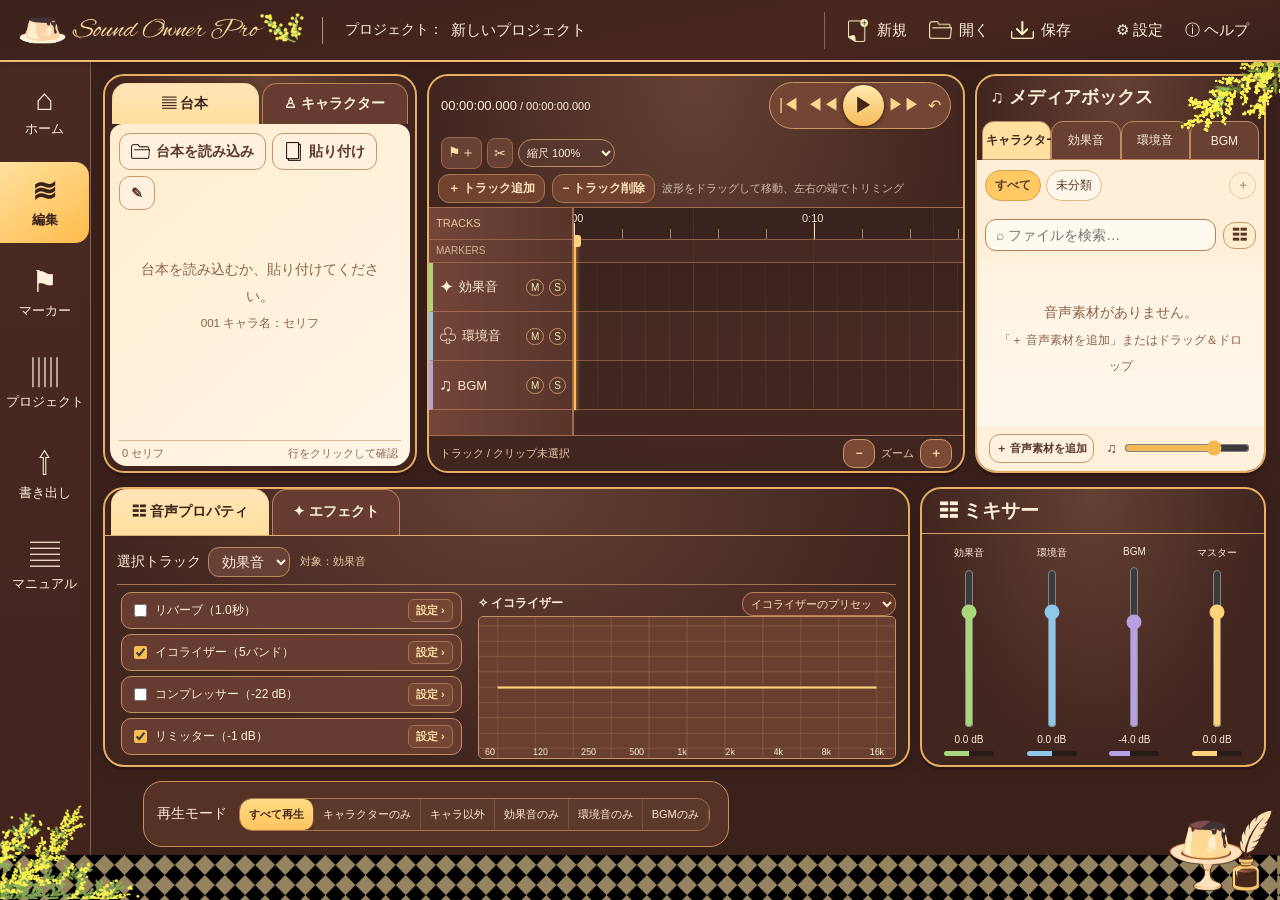
==== index.html @ eb66c56f "a" ====
<!doctype html>
<html lang="ja"><head><meta charset="utf-8"><meta name="viewport" content="width=device-width, initial-scale=1"><meta name="theme-color" content="#43251d">
<title>Sound Owner Pro — ボイスドラマ音声編集</title><link rel="icon" href="assets/pudding.png"><link rel="stylesheet" href="css/style.css"></head>
<body>
<header class="topbar">
  <div class="brand"><img src="assets/title.png" alt="Sound Owner Pro"></div>
  <label class="project-title">プロジェクト：<input id="projectName" type="text" value="新しいプロジェクト" aria-label="プロジェクト名"></label>
  <div class="top-actions"><button id="newProject" class="top-button icon-top-button" title="新規作成"><img src="assets/icon-new.png" alt="" class="btn-icon-img"> 新規</button><button id="openProject" class="top-button icon-top-button" title="開く"><img src="assets/icon-open.png" alt="" class="btn-icon-img"> 開く</button><button id="saveProject" class="top-button icon-top-button" title="保存"><img src="assets/icon-save.png" alt="" class="btn-icon-img"> 保存</button></div>
  <div class="top-actions right-actions"><button id="openSettings" class="top-button">⚙ 設定</button><button id="openHelp" class="top-button">ⓘ ヘルプ</button></div>
</header>
<div class="app-shell">
<nav class="sidebar" aria-label="メインメニュー">
  <button class="nav-button" data-view="home"><span>⌂</span>ホーム</button><button class="nav-button active" data-view="edit"><span>≋</span>編集</button><button class="nav-button" data-view="markers"><span>⚑</span>マーカー</button><button class="nav-button" data-view="project"><span>▥</span>プロジェクト</button><button class="nav-button" data-view="export" title="音声を書き出す"><span aria-hidden="true">⇧</span>書き出し</button><button class="nav-button" data-view="manual" title="使い方マニュアル"><span>▤</span>マニュアル</button>
</nav>
<main class="main-content" id="mainContent">
  <section class="dashboard-view hidden" id="dashboardView" aria-label="ホーム・マニュアル・プロジェクト管理"></section>
  <div class="upper-workspace">
    <section class="panel script-panel" aria-label="台本とキャラクター">
      <div class="panel-tabs script-tabs"><button class="tab active" data-script-tab="script">▤ 台本</button><button class="tab" data-script-tab="characters">♙ キャラクター</button></div>
      <div class="script-content" id="scriptTab">
        <div class="toolbar wrap"><button id="importScript" class="light-button script-action"><img src="assets/icon-script-import.png" alt="" class="script-action-icon"> 台本を読み込み</button><button id="pasteScript" class="light-button script-action"><img src="assets/icon-script-paste.png" alt="" class="script-action-icon"> 貼り付け</button><button id="editScript" class="light-button compact" title="台本を編集">✎</button></div>
        <div class="script-lines" id="scriptLines"></div>
        <div class="script-editor hidden" id="scriptEditor"><textarea id="scriptText" placeholder="001 あきお：おはよう&#10;002 さくら：あ、おはよう！&#10;&#10;ここに台本を貼り付けてください。"></textarea><div class="toolbar"><button id="applyScript" class="gold-button">台本を反映</button><button id="cancelScript" class="light-button">閉じる</button></div></div>
        <div class="mini-footer"><span id="scriptCount">0 セリフ</span><span>行をクリックして確認</span></div>
      </div>
      <div class="script-content hidden" id="characterTab"><div class="char-help">名前を登録すると、専用トラックとメディアの分類先に使用できます。</div><div class="toolbar"><input id="characterName" placeholder="キャラクター名" maxlength="40"><button id="addCharacter" class="gold-button">＋ 登録</button></div><div class="character-list" id="characterList"></div></div>
    </section>
    <section class="panel timeline-panel" aria-label="音声タイムライン">
      <div class="timeline-toolbar">
        <div class="time-display"><strong id="timeDisplay">00:00:00.000</strong><span> / </span><span id="durationDisplay">00:00:00.000</span></div>
        <div class="transport"><button id="toStart" title="先頭へ">|◀</button><button id="backFive" title="5秒戻る">◀◀</button><button id="playBtn" class="play-button" title="再生 / 一時停止">▶</button><button id="forwardFive" title="5秒進む">▶▶</button><button id="stopBtn" title="停止">↶</button></div>
        <div class="transport-extras"><button id="addMarker" title="通常マーカーを追加">⚑＋</button><button id="splitClip" title="選択クリップをシーク位置で分割（S）">✂</button><select id="timeScale" aria-label="タイムライン拡大率"><option value="12">縮尺 50%</option><option value="24" selected>縮尺 100%</option><option value="48">縮尺 200%</option><option value="96">縮尺 400%</option><option value="192">縮尺 800%</option></select></div>
      </div>
      <div class="timeline-actions"><button id="addTrack" class="small-btn">＋ トラック追加</button><button id="removeTrack" class="small-btn" title="選択中のトラックを削除">− トラック削除</button><span class="timeline-hint" id="timelineHint">波形をドラッグして移動、左右の端でトリミング</span></div>
      <div class="timeline-frame"><div class="track-headers"><div class="ruler-label">TRACKS</div><div class="marker-label">MARKERS</div><div id="trackHeaders"></div></div><div class="timeline-scroll" id="timelineScroll"><div class="timeline-surface" id="timelineSurface"><div class="ruler" id="ruler"></div><div class="marker-lane" id="markerLane"></div><div id="trackLanes"></div><div class="playhead" id="playhead"><div class="playhead-handle"></div></div></div></div></div>
      <div class="timeline-bottom"><span id="selectionInfo">トラック / クリップ未選択</span><div class="toolbar"><button class="small-btn" id="zoomOut">－</button><span>ズーム</span><button class="small-btn" id="zoomIn">＋</button></div></div>
    </section>
    <section class="panel media-panel" aria-label="メディアボックス">
      <div class="media-heading"><h2>♫ メディアボックス</h2></div>
      <div class="media-types" id="mediaTypes"><button class="active" data-category="character">キャラクター</button><button data-category="sfx">効果音</button><button data-category="env">環境音</button><button data-category="bgm">BGM</button></div>
      <div class="media-subtabs"><div id="mediaFolders" class="folder-chips"></div><button id="addFolder" class="small-btn" title="サブタブを追加">＋</button></div>
      <div class="media-search"><input id="mediaSearch" placeholder="⌕ ファイルを検索…"><button id="mediaSort" class="icon-button" title="名前順で並べ替え">☷</button></div>
      <div class="media-list" id="mediaList"></div>
      <div class="media-footer"><button id="mediaImportBottom" class="light-button">＋ 音声素材を追加</button><div class="preview-volume">♫ <input id="previewVolume" type="range" min="0" max="100" value="75" title="視聴音量"></div></div>
    </section>
  </div>
  <div class="lower-workspace">
    <section class="panel effect-panel" id="effectPanel" aria-label="音声プロパティとエフェクト">
      <div class="panel-tabs lower-tabs"><button class="tab active" data-effects-tab="properties">☷ 音声プロパティ</button><button class="tab" data-effects-tab="effects">✦ エフェクト</button></div>
      <div class="effect-inner" id="propertiesTab"><div class="effect-upper"><label>選択トラック <select id="effectTrack"></select></label><span class="effect-target" id="effectTarget">トラックを選択してください</span></div><div class="effect-layout"><div class="effect-list" id="effectChain"></div><div class="eq-box"><div class="eq-toolbar"><strong>✧ イコライザー</strong><select id="effectPreset"></select></div><canvas id="eqCanvas" width="560" height="190"></canvas><div id="clipProps" class="clip-props"></div></div></div></div>
      <div class="effect-inner hidden" id="effectsTab">
        <div class="fx-type-switch" id="fxTypeSwitch" role="tablist" aria-label="エフェクト種類">
          <button type="button" role="tab" aria-selected="true" class="active" data-fx-kind="eq">✧ イコライザー</button>
          <button type="button" role="tab" aria-selected="false" data-fx-kind="reverb">◈ リバーブ</button>
          <button type="button" role="tab" aria-selected="false" data-fx-kind="compressor">▥ コンプレッサー</button>
          <button type="button" role="tab" aria-selected="false" data-fx-kind="limiter">◆ リミッター</button>
        </div>
        <div class="effect-upper fx-preset-bar">
          <label>対象トラック <select id="fxTrack"></select></label>
          <label class="fx-preset-field"><span>プリセット</span><select id="fxPreset" aria-label="選択中のエフェクトのプリセット"></select></label>
          <button id="applyPreset" class="gold-button">適用</button>
          <label class="fx-enabled-field"><input id="fxEnabled" type="checkbox"> 有効</label>
        </div>
        <div class="fx-editor-heading"><strong id="fxEditorTitle">イコライザー</strong><span id="fxEditorHint">周波数帯域を調整します</span></div>
        <div class="fx-control-grid" id="fxControls" role="tabpanel" aria-label="選択中のエフェクト設定"></div>
        <div class="toolbar preset-tools"><button id="savePreset" class="light-button">＋ このエフェクトを登録</button><button id="exportPresets" class="light-button">プリセットJSON保存</button><button id="importPresets" class="light-button">プリセットJSON読込</button></div>
      </div>
    </section>
    <section class="panel mixer-panel" aria-label="音量ミキサー"><div class="lower-head">☷ ミキサー</div><div class="mixer-grid" id="mixerGrid"></div></section>

  </div>
  <section class="export-screen hidden" id="exportScreen" aria-label="音声の書き出し画面">
    <header class="dash-hero dash-hero-no-art export-hero">
      <div class="dash-hero-text"><div class="dash-eyebrow">Sound Owner Pro · EXPORT</div><h1>音声の書き出し</h1><p>形式・対象・範囲を指定して、編集した音声を保存できます。</p></div>
      <button type="button" class="manual-back" id="returnToEditor">← 編集画面へ戻る</button>
    </header>
    <div class="export-workspace-grid">
    <section class="panel export-panel" aria-label="書き出し"><div class="lower-head">⇧ 書き出し設定</div><div class="export-inner"><div class="export-row"><label>形式</label><select id="exportFormat"><option value="wav">WAV（非圧縮）</option><option value="mp3">MP3（192kbps）</option></select></div>
      <div class="export-row"><label>対象</label><select id="exportMode"><option value="all">全体を書き出し</option><option value="characters">キャラクターのみ</option><option value="perCharacter">キャラクターごと</option><option value="selectedCharacters">指定キャラクターのみ</option><option value="perCategory">キャラクター / 効果音 / 環境音 / BGMごと</option><option value="preview">視聴用音声（専用マーカー範囲）</option></select></div>
      <div class="character-checks hidden" id="exportCharacterChecks"></div>
      <div class="export-row"><label>範囲</label><div class="export-options"><label><input type="radio" name="exportRange" value="full" checked> 全範囲</label><label><input type="radio" name="exportRange" value="markers"> マーカーで分割</label></div></div>
      <div class="export-row" id="filenameRow"><label>音声名</label><button id="editFilenames" class="light-button slim">001〜 / 名前を編集</button></div>
      <div class="export-row preview-options hidden" id="previewOptions"><label>フェード</label><div class="fade-pair"><span>IN <input id="previewFadeIn" type="number" min="0" max="30" step="0.1" value="1"></span><span>OUT <input id="previewFadeOut" type="number" min="0" max="30" step="0.1" value="2"></span><small>秒</small></div></div>
      <div class="export-row"><label>出力先</label><div class="destination">▱ ブラウザのダウンロード先</div></div>
      <button class="export-button" id="exportAudio">⇧ 書き出し開始</button><div class="export-status" id="exportStatus" role="status" aria-live="polite"></div>
    </div></section>
      <aside class="panel export-guide-panel" aria-label="書き出しの確認とガイド">
        <div class="lower-head">♫ 書き出しガイド</div>
        <div class="export-guide-inner">
          <h2>現在のプロジェクト</h2>
          <p class="export-project-title" id="exportProjectName">新しいプロジェクト</p>
          <div class="export-stats"><div><strong id="exportClipCount">0</strong><span>クリップ</span></div><div><strong id="exportMarkerCount">0</strong><span>分割マーカー</span></div><div><strong id="exportTrackCount">0</strong><span>トラック</span></div></div>
          <h2>書き出し対象</h2>
          <p>キャラクターのみ・キャラクター別・種類別・全体から選択できます。指定キャラクターのみ書き出す場合は、左のチェックボックスで選んでください。</p>
          <h2>マーカーで分割する場合</h2>
          <p>編集画面で通常マーカーを追加し、「範囲」を「マーカーで分割」にすると、<strong>001・002・003…</strong> の連番で書き出します。</p>
          <button type="button" class="light-button export-guide-action" id="exportEditMarkers">⚑ 編集画面でマーカーを設定</button>
          <h2>視聴用音声</h2>
          <p>視聴用の開始・終了マーカーを設定してから、対象を「視聴用音声」にすると、フェードイン・アウトの秒数を調整して書き出せます。</p>
          <p class="export-guide-note">WAVはオフラインで書き出せます。MP3は初回のエンコーダー読み込み時にインターネット接続が必要です。</p>
        </div>
      </aside>
    </div>
  </section>
  <footer class="bottom-controls"><span>再生モード</span><div class="mode-buttons" id="playModes"><button data-mode="all" class="active">すべて再生</button><button data-mode="characters">キャラクターのみ</button><button data-mode="noncharacters">キャラ以外</button><button data-mode="sfx">効果音のみ</button><button data-mode="env">環境音のみ</button><button data-mode="bgm">BGMのみ</button></div></footer>
</main></div>
<img class="decoration mimosa-right" src="assets/mimosa-right.png" alt=""><img class="decoration mimosa-left" src="assets/mimosa-left.png" alt=""><img class="decoration pudding" src="assets/pudding.png" alt=""><div class="bottom-pattern" aria-hidden="true"></div>
<template id="manualTemplate">
  <div class="manual-embedded">
    <header class="dash-hero dash-hero-no-art manual-hero">
      <div class="dash-hero-text"><div class="dash-eyebrow">Sound Owner Pro · GUIDE</div><h1>使い方マニュアル</h1><p>台本の読み込みから音声編集・書き出し・保存まで、全13章で解説します。</p></div>
      <button type="button" class="manual-back" data-dash-action="edit">← 編集画面へ戻る</button>
    </header>
    <div class="manual-layout">
      <aside class="manual-toc" aria-label="マニュアル目次">
        <h2>目次 <small>全13章</small></h2>
        <nav aria-label="章を選択"><button type="button" class="manual-toc-link" data-manual-target="overview">01 はじめに</button>
<button type="button" class="manual-toc-link" data-manual-target="start">02 新規作成・画面の見方</button>
<button type="button" class="manual-toc-link" data-manual-target="script">03 台本の読み込み</button>
<button type="button" class="manual-toc-link" data-manual-target="characters">04 キャラクター管理</button>
<button type="button" class="manual-toc-link" data-manual-target="media">05 メディアボックス</button>
<button type="button" class="manual-toc-link" data-manual-target="timeline">06 タイムライン編集</button>
<button type="button" class="manual-toc-link" data-manual-target="play">07 再生・ミキサー</button>
<button type="button" class="manual-toc-link" data-manual-target="effects">08 エフェクトとプリセット</button>
<button type="button" class="manual-toc-link" data-manual-target="markers">09 マーカー・視聴範囲</button>
<button type="button" class="manual-toc-link" data-manual-target="export">10 音声の書き出し</button>
<button type="button" class="manual-toc-link" data-manual-target="projects">11 保存・ライブラリ</button>
<button type="button" class="manual-toc-link" data-manual-target="shortcuts">12 ショートカット</button>
<button type="button" class="manual-toc-link" data-manual-target="trouble">13 困ったときは</button></nav>
      </aside>
      <article class="manual-paper" aria-label="Sound Owner Pro 操作マニュアル">
        <div class="manual-cover"><h2>Sound Owner Pro<br>操作マニュアル</h2><p>知りたい項目は左側の目次から移動できます。</p></div>
        <div class="manual-body">
<section id="overview"><h2>01｜はじめに</h2>
<p class="lead">Sound Owner Proは、ボイスドラマや朗読作品向けのブラウザ音声編集アプリです。台本に付けた3桁の番号をもとに音声素材を整理し、キャラクター別のトラックで編集できます。</p>
<h3>基本的な作業の流れ</h3><ol><li>新規プロジェクトを作成します。</li><li>台本をTXTで読み込むか、貼り付けます。</li><li>必要なキャラクターを確認し、WAV/MP3音声を追加します。</li><li>素材をタイムラインに置き、位置や音質を調整します。</li><li>マーカーで区切り、WAVまたはMP3を書き出します。</li><li>途中作業は「保存」で音声を含む専用JSONに保存します。</li></ol>
<div class="manual-note">音声の読み込み・再生・加工は基本的にブラウザ内で行います。MP3での<strong>書き出し</strong>のみ、初回に外部エンコーダーを読み込むためネット接続が必要です。</div></section>
<section id="start"><h2>02｜新規作成・画面の見方</h2>
<h3>新規プロジェクト</h3><ol><li>画面上部の「新規」ボタン、またはホームの「新規プロジェクト」をクリックします。</li><li>編集中の内容がある場合、確認ダイアログで作成を実行します。</li><li>上部の「プロジェクト：」欄で作品名を入力します。</li></ol>
<h3>画面の各エリア</h3><table class="manual-table"><tr><th>場所</th><th>役割</th></tr><tr><td>左メニュー</td><td>ホーム／編集／マーカー／プロジェクト／書き出し／マニュアルを切り替えます。</td></tr><tr><td>左上「台本・キャラクター」</td><td>台本と登場人物を管理します。</td></tr><tr><td>中央上</td><td>再生・シーク・波形の配置と編集を行います。</td></tr><tr><td>右上「メディアボックス」</td><td>音声素材をカテゴリとサブタブで管理します。</td></tr><tr><td>左下</td><td>音声プロパティ、EQなどのエフェクトを設定します。</td></tr><tr><td>中央下</td><td>トラックとマスターの音量を調整します。</td></tr><tr><td>左メニュー「書き出し」</td><td>専用画面で範囲・形式・対象を指定して音声を書き出します。</td></tr><tr><td>最下部</td><td>再生対象の種類を選択します。</td></tr></table></section>
<section id="script"><h2>03｜台本の読み込み</h2>
<h3>TXTから読み込む</h3><ol><li>左上の<strong>「台本」</strong>タブを開きます。</li><li>「台本を読み込み」を押して <code>.txt</code> ファイルを選択します。</li><li>読み込まれたセリフが番号順に表示されます。</li></ol>
<h3>貼り付け・直接編集</h3><p>「貼り付け」はクリップボードからテキストを読み込みます。ブラウザの権限制限などで読み取れない場合は編集欄が開くので、そこで貼り付けて「台本を反映」を押してください。鉛筆ボタンからも編集できます。</p>
<h3>台本の書き方</h3><pre><code>001 あきお：おはよう
002 さくら：あ、おはよう！
003 あきお：今日はいい天気だね。</code></pre>
<p>各セリフの先頭に<strong>半角数字3桁</strong>、半角スペース、キャラクター名、全角または半角コロン、セリフを記載します。連続した次の行は直前のセリフの続きをとして表示されます。</p><p>台本中のセリフをクリックすると、同番号の配置済み音声があれば該当クリップへ移動します。まだ配置していない場合は該当キャラクターの素材サブタブを開きます。</p></section>
<section id="characters"><h2>04｜キャラクター管理</h2><ol><li>左上の<strong>「キャラクター」</strong>タブを開きます。</li><li>「キャラクター名」を入力して「登録」をクリックします。</li><li>「＋ トラック」で専用キャラクタートラックを追加できます。</li></ol><p>台本を読み込むと、書式に合うセリフからキャラクター名を自動登録します。追加された音声は先頭3桁の番号と台本を照合し、そのキャラクターに仕分けます。</p><div class="manual-note">キャラクターを削除すると、そのキャラクターの専用トラックと配置済みクリップも削除されます。削除確認の内容を必ず確認してください。</div></section>
<section id="media"><h2>05｜メディアボックス</h2><h3>音声を追加する</h3><ol><li>右上で「キャラクター／効果音／環境音／BGM」を選びます。</li><li>下部の<strong>「＋ 音声素材を追加」</strong>を押し、WAVまたはMP3を選びます。メディアボックスへのドラッグ＆ドロップも使えます。</li><li>音声ファイルが一覧に表示されます。</li></ol>
<h3>自動仕分け</h3><p>例えば台本に「001 あきお：…」「002 さくら：…」があると、<code>001_収録.wav</code> は「あきお」、<code>002_収録.wav</code> は「さくら」のサブタブに分類されます。番号と一致しないキャラクター音声は「未分類」に置かれます。</p>
<h3>効果音・環境音・BGMのサブタブ</h3><p>サブタブ横の「＋」で新規フォルダーを作れます。例：BGMの「明るい」「しっとり」「不穏」。既存サブタブは右クリックすると名前変更と削除ができます。</p>
<h3>素材行のボタン</h3><table class="manual-table"><tr><th>操作</th><th>内容</th></tr><tr><td>▶</td><td>素材を単体で試聴します。下部スライダーで視聴音量を調整します。</td></tr><tr><td>ファイル名</td><td>名前・カテゴリ・キャラクターやサブタブを編集します。</td></tr><tr><td>＋</td><td>現在のシーク位置に、該当種類のトラックへ音声クリップを配置します。</td></tr><tr><td>ゴミ箱</td><td>確認後、その素材を削除します。<strong>すでに配置した同素材のクリップも削除</strong>されます。</td></tr></table><p>検索欄からファイル名を検索できます。並べ替えボタンで名前順にできます。</p></section>
<section id="timeline"><h2>06｜タイムライン編集</h2><ol><li>再生位置を変える場合は、タイムライン上部の目盛りをクリックします。</li><li>メディアボックスの「＋」で音声を配置します。</li><li>クリップ本体をドラッグすると位置を移動します。別のトラックへドラッグすることもできます。</li><li>クリップ左右の端をドラッグして開始・終了位置をトリミングします。</li><li>クリップを選んでシーク位置へ移動し、ハサミボタンまたは <code>S</code> キーで分割します。</li><li>クリップ選択後 <code>Delete</code> キーで削除します。</li></ol><h3>トラックの種類</h3><p>キャラクター、効果音、環境音、BGMの4種類です。「＋ トラック追加」から追加できます。キャラクタートラックは登録済みの名前から選びます。</p><h3>編集時の注意</h3><p>クリップを削除してもメディアボックスの素材本体は残ります。素材本体をゴミ箱で削除すると、配置されている該当クリップも消えます。</p><p>ズームボタンまたは縮尺欄でタイムラインの表示倍率を調整できます。</p></section>
<section id="play"><h2>07｜再生と音量ミキサー</h2><h3>再生方法</h3><p>上部の「▶」または <code>Space</code> キーで再生します。停止ボタンで再生位置を先頭に戻せます。最下部の再生モードを先に切り替えると、選択した種類だけを再生できます。</p><ul><li>すべて再生</li><li>キャラクターのみ</li><li>キャラクター以外</li><li>効果音のみ／環境音のみ／BGMのみ</li></ul>
<h3>トラックのM・S</h3><p><strong>M（ミュート）</strong>はそのトラックを無音に、<strong>S（ソロ）</strong>は対象トラックを優先して単独再生します。</p><h3>ミキサー</h3><p>各トラックの縦スライダーで音量を調整します。<strong>マスター</strong>は最終的な全体音量です。ミキサー音量は書き出しにも反映されます。</p></section>
<section id="effects"><h2>08｜エフェクトとプリセット</h2><p>左下で対象トラックを選び、「エフェクト」タブへ移ります。上部の<strong>4種類の切り替えボタン</strong>で調整画面が変わります。</p><table class="manual-table"><tr><th>エフェクト</th><th>用途と設定例</th></tr><tr><td>イコライザー</td><td>周波数を調整。ラジオ音声、電話音声、遠くの声、壁越しの声など。</td></tr><tr><td>リバーブ</td><td>空間の響きを追加。小さな部屋、広い部屋、大ホール、廊下など。</td></tr><tr><td>コンプレッサー</td><td>音量の大小差を抑え、セリフを聴き取りやすくします。</td></tr><tr><td>リミッター</td><td>急なピークを抑制します。</td></tr></table>
<h3>プリセットの適用</h3><ol><li>調整するエフェクトを選びます。</li><li>プリセットのプルダウンから名前を選びます。</li><li>「適用」を押します。</li><li>必要に応じてスライダーと「有効」のチェックを調整します。</li></ol><p>プリセットはエフェクト種類ごとに独立し、<strong>他の種類の設定を上書きしません</strong>。</p>
<h3>カスタムプリセット</h3><p>調整後「＋ このエフェクトを登録」で現在の種類の設定だけを登録できます。ブラウザに保持されたカスタムプリセットは別プロジェクトでも使えます。「プリセットJSON保存」「プリセットJSON読込」でバックアップや移行が可能です。</p></section>
<section id="markers"><h2>09｜マーカーと視聴用範囲</h2><h3>通常マーカー</h3><p>シーク位置を決め、「⚑＋」から<strong>通常マーカー</strong>を追加します。マーカーを分割点にして複数ファイルとして書き出せます。左メニュー「マーカー」では一覧、位置への移動、削除ができます。</p><h3>視聴用マーカー</h3><ol><li>タイムラインで視聴用音声の開始位置にシークします。</li><li>「⚑＋」で「視聴開始」を選びます。</li><li>終了位置にシークして「視聴終了」を追加します。</li><li>書き出し範囲を「視聴用音声」にし、フェードIN／OUT秒数を指定します。</li></ol><p>視聴用マーカーは通常の分割マーカーとは別管理です。マーカーはドラッグして移動でき、タイムライン上でダブルクリックして削除できます。</p></section>
<section id="export"><h2>10｜音声の書き出し</h2><ol><li>右下で「形式」をWAVかMP3から選択します。</li><li>「対象」から全体、キャラクターのみ、キャラクターごと、指定キャラクター、カテゴリごと、視聴用を選びます。</li><li>必要なら「マーカーで分割」を選びます。</li><li>区間名を指定する場合は「音声名」を開き、1行に1つずつ入力します。</li><li>「書き出し開始」を押します。</li></ol>
<h3>連番の名前</h3><p>マーカー分割では、頭に <code>001</code>、<code>002</code>、<code>003</code> …が付きます。区間名を入力した場合は <code>001_出会い.wav</code> のようになります。複数ファイルのときはZIPにまとめます。</p><h3>視聴用音声</h3><p>視聴開始／終了マーカーで範囲を限定し、書き出し欄のフェードIN／OUT秒数を指定します。時間は指定した範囲内に制限されます。</p><div class="manual-note"><strong>対応書き出し：</strong>WAV（44.1 kHz、16bitステレオ）／MP3（192 kbps）。MP3書き出しにはエンコーダーのネット読み込みが必要です。1ファイル30分を超える書き出しはサポートしていません。</div></section>
<section id="projects"><h2>11｜保存とホームのプロジェクト一覧</h2><h3>プロジェクトを保存する</h3><ol><li>上部の<strong>「保存」</strong>を押します。</li><li>音声データを含む <code>.soundowner.json</code> がブラウザのダウンロード先に保存されます。</li><li>同時に、このブラウザのローカルライブラリにも保存を試みます。</li></ol>
<h3>保存したプロジェクトを開く</h3><ul><li><strong>ホームから：</strong>左の「ホーム」を開き、履歴の作品名または「開く」をクリックします。</li><li><strong>JSONファイルから：</strong>上部の「開く」、またはホームの「プロジェクトを開く（JSON）」から選択します。</li><li><strong>JSONを再ダウンロード：</strong>ホームの「JSON」からバックアップファイルを取り出せます。</li><li><strong>履歴を削除：</strong>「削除」でブラウザ内の履歴だけを削除します。PCに保存済みのJSONは消えません。</li></ul>
<h3>過去のプロジェクトが表示されない場合</h3><p>ホームの履歴は、<strong>この更新版で保存またはJSON読み込みしたもの</strong>から登録されます。以前のバージョンで作ったプロジェクトは、保存済みのJSONファイルを一度「開く」で読み込んでください。</p>
<div class="manual-note"><strong>重要：</strong>ライブラリは使用中ブラウザ内のIndexedDBに保存します。別端末・別ブラウザとは同期しません。ブラウザデータ消去、プライベートモード、保存容量不足などで消えることがあります。<strong>ダウンロードしたJSONを必ず別途保管</strong>してください。大容量の音声プロジェクトはブラウザの保存容量により履歴登録に失敗する場合があります。</div></section>
<section id="shortcuts"><h2>12｜ショートカット一覧</h2><table class="manual-table"><tr><th>キー</th><th>操作</th></tr><tr><td><code>Space</code></td><td>再生／一時停止</td></tr><tr><td><code>M</code></td><td>通常マーカー追加</td></tr><tr><td><code>S</code></td><td>選択クリップを現在位置で分割</td></tr><tr><td><code>Delete</code> / <code>Backspace</code></td><td>選択中のクリップを削除</td></tr><tr><td><code>←</code> / <code>→</code></td><td>再生位置を0.5秒移動</td></tr><tr><td><code>Shift + ←</code> / <code>Shift + →</code></td><td>再生位置を5秒移動</td></tr><tr><td><code>Ctrl + S</code>（Mac: <code>⌘ + S</code>）</td><td>プロジェクトJSON保存</td></tr></table><p>入力欄やダイアログを操作中は、文字入力を優先するため一部ショートカットは無効になります。</p></section>
<section id="trouble"><h2>13｜困ったときは</h2><h3>音声が自動で仕分けされない</h3><p>台本の番号が半角数字3桁になっているか、音声ファイル名がその3桁で始まるかをご確認ください。台本反映後にメディアの分類を確認してください。</p>
<h3>音が聞こえない</h3><p>トラックのM（ミュート）や他トラックのS（ソロ）、再生モード、トラック／マスター音量、素材の有無を確認してください。ブラウザの音量も確認してください。</p>
<h3>MP3書き出しが失敗する</h3><p>ネット接続があるか確認し、再試行してください。失敗が続く場合、WAV形式で書き出してください。</p>
<h3>ホームのプロジェクト履歴が消えた</h3><p>ブラウザのサイトデータ消去などで消える場合があります。ダウンロード済みの <code>.soundowner.json</code> を再度読み込めば編集を再開できます。</p>
<h3>ファイルが重くて保存できない</h3><p>音声を含んだJSONは元音声より大きくなる場合があります。不要素材を整理し、長い作品はプロジェクトを分割してください。</p>
<h3>反映されない・画面がおかしい</h3><p>GitHub Pagesへ更新した直後はブラウザに古いファイルが残ることがあります。<code>Ctrl + F5</code> で再読み込みしてください。作業中の場合は先にプロジェクトを保存してください。</p></section>
</div>
      </article>
    </div>
  </div>
</template>
<div class="toast-area" id="toastArea" aria-live="polite"></div>
<dialog id="modal"><form method="dialog"><header><h3 id="modalTitle">ダイアログ</h3><button class="modal-close" value="cancel" aria-label="閉じる">×</button></header><div id="modalContent"></div><footer id="modalActions"></footer></form></dialog>
<input id="scriptFile" type="file" accept=".txt,text/plain" hidden><input id="audioFiles" type="file" accept="audio/*,.wav,.mp3" multiple hidden><input id="projectFile" type="file" accept=".json,application/json" hidden><input id="presetFile" type="file" accept=".json,application/json" hidden>
<script src="js/audio.js" defer></script><script src="js/export.js" defer></script><script src="js/app.js" defer></script>
</body></html>
---- css/style.css ----
:root{--dark:#3b211c;--dark2:#512d25;--cocoa:#6b4032;--cocoa2:#845242;--cream:#fff2db;--vanilla:#ffe7b6;--gold:#ffc65f;--amber:#e6a843;--pink:#e99cba;--mint:#bfd386;--blue:#89c3e5;--lavender:#b89bd9;--line:#e8ae64;--shadow:0 3px 0 #2d1817,0 0 16px #150e0a40;--text:#fff0d8;--black:#42291f}
*{box-sizing:border-box}html,body{margin:0;min-height:100%;background:#3b211c;color:var(--text);font-family:"Yu Gothic","Hiragino Kaku Gothic ProN",Meiryo,sans-serif;font-size:14px}button,input,select,textarea{font:inherit}button{cursor:pointer;white-space:nowrap}button:disabled{cursor:not-allowed;opacity:.45}button:focus-visible,input:focus-visible,select:focus-visible,textarea:focus-visible{outline:2px solid #ffdd8b;outline-offset:2px}button{transition:background .13s,border-color .13s}button:hover{filter:brightness(1.09)}button:active{transform:translateY(1px)}input,select,textarea{accent-color:#f6c061}input[type=text],input:not([type]),input[type=number],select,textarea{border:1px solid #b78057;border-radius:11px;background:#ffefda;color:#4b281f;padding:7px 10px;min-width:0}input[type=number]{width:72px}input[type=range]{cursor:pointer;accent-color:#f4b954}input[type=checkbox],input[type=radio]{accent-color:#f7bd52}select{cursor:pointer}h2,h3,p{margin-top:0}.hidden{display:none!important}.topbar{height:62px;display:flex;align-items:center;gap:18px;padding:5px 26px 5px 19px;border-bottom:2px solid #f0b879;background:linear-gradient(170deg,#3a211c,#49271e 65%,#39201d);position:relative;z-index:6;box-shadow:0 2px 8px #170d0c4b}.brand{width:420px;flex:0 1 420px;min-width:245px}.brand img{height:auto;width:100%;max-height:49px;object-fit:contain;object-position:left center}.project-title{display:flex;align-items:center;gap:3px;color:#fff4db;white-space:nowrap;border-left:1px solid #c28b6a;padding-left:22px;flex:1;min-width:110px}.project-title input{background:transparent;border:0;color:#fff2dc;width:100%;min-width:75px;max-width:270px;font-size:15px;padding:5px}.project-title input:focus{background:#5f3a2e}.top-actions{display:flex;align-items:center;gap:12px;border-left:1px solid #8e6351;padding-left:17px}.top-actions.right-actions{margin-left:auto;border:0}.top-button{background:none;border:none;color:#fff2dc;font-size:15px;padding:7px 5px;display:inline-flex;align-items:center;gap:7px}.top-button span{font-size:24px;vertical-align:-2px;margin-right:3px;color:#ffe6aa}.icon-top-button .btn-icon-img{width:23px;height:23px;display:block;object-fit:contain;filter:brightness(0) saturate(100%) invert(92%) sepia(36%) saturate(421%) hue-rotate(319deg) brightness(104%) contrast(101%);flex-shrink:0}.app-shell{display:flex;height:calc(100vh - 62px - 45px);min-height:700px;position:relative;z-index:2}.sidebar{width:91px;flex:0 0 91px;background:linear-gradient(#4a2b23,#43231e);display:flex;flex-direction:column;padding-top:9px;gap:10px;border-right:1px solid #88604a}.nav-button{width:89px;height:81px;color:#fff2da;border:0;background:transparent;display:flex;align-items:center;flex-direction:column;justify-content:center;gap:5px;font-size:13px}.nav-button span{font-size:30px;line-height:1}.nav-button.active{color:#39221b;background:linear-gradient(145deg,#ffe19f,#ffbb4b);border-radius:0 14px 14px 0;font-weight:800}.main-content{flex:1;min-width:0;display:flex;flex-direction:column;gap:14px;padding:12px 14px 8px 0;position:relative}.upper-workspace{height:54%;min-height:350px;display:grid;grid-template-columns:minmax(250px,27%) minmax(360px,1fr) minmax(280px,25%);gap:10px}.lower-workspace{height:38%;min-height:270px;display:grid;grid-template-columns:minmax(370px,1.85fr) minmax(235px,1fr) minmax(260px,1fr);gap:10px}.panel{border:2px solid var(--line);border-radius:21px;min-width:0;min-height:0;position:relative;background:radial-gradient(ellipse at 50% 0%,#654033,#41251f 71%);box-shadow:var(--shadow);overflow:hidden}.panel-tabs{display:flex;gap:3px;min-height:48px;padding:7px 7px 0}.tab{color:#fff4dc;background:#663c30;border:1.5px solid #bf8557;border-bottom:0;border-radius:15px 15px 0 0;padding:9px 16px;font-weight:750}.tab.active{background:linear-gradient(#ffe5b7,#ffdf9d);color:#3c261f;border-color:#ffd8a2;box-shadow:0 -2px 7px #240f0e2c}.script-panel{display:flex;flex-direction:column}.script-tabs{background:transparent}.script-tabs .tab{flex:1}.script-content{background:linear-gradient(140deg,#ffedcf,#fff6e7);color:#402a21;margin:0 5px 5px;min-height:0;flex:1;border-radius:13px 13px 17px 17px;overflow:hidden;display:flex;flex-direction:column;padding:9px 9px 5px}.toolbar{display:flex;align-items:center;gap:6px}.toolbar.wrap{flex-wrap:wrap}.light-button,.gold-button,.small-btn,.outline-button,.icon-button{border:1px solid #ca976a;border-radius:11px;padding:8px 11px;background:#fff1dd;color:#59372a;font-weight:700}.gold-button{background:linear-gradient(#ffe6b4,#ffc969);border-color:#f4bb66}.small-btn{font-size:12px;padding:5px 9px;background:#fff0d6}.light-button.compact{padding:8px 11px}.script-lines{flex:1;overflow:auto;min-height:0;padding-top:6px;scrollbar-color:#d4a67c transparent;scrollbar-width:thin}.script-line{width:100%;display:grid;grid-template-columns:34px 1fr;gap:6px;text-align:left;padding:8px 8px 8px 9px;border:0;background:transparent;color:#30241e;border-radius:10px;white-space:normal;line-height:1.43}.script-line:hover,.script-line.selected{background:#ffe0a2}.script-line strong{font-weight:800}.script-line .line-num{font-weight:800}.script-line .line-text{white-space:pre-wrap;word-break:break-word}.empty-state{color:#88634a;text-align:center;padding:40px 12px;line-height:1.9}.script-editor{flex:1;display:flex;flex-direction:column;gap:9px;min-height:0}.script-editor textarea{resize:none;width:100%;height:100%;flex:1}.mini-footer{font-size:11px;display:flex;justify-content:space-between;color:#8a6653;border-top:1px solid #dbb596;padding:5px 3px 0}.char-help{color:#795740;font-size:12px;line-height:1.7;margin-bottom:8px}.char-help+.toolbar input{flex:1}.character-list{overflow:auto;min-height:0;flex:1;margin-top:9px}.character-entry{border:1px solid #dec09d;border-radius:11px;background:#fff7ea;margin:5px 0;display:flex;align-items:center;gap:8px;padding:7px}.char-dot{width:12px;height:12px;border-radius:50%;display:inline-block;flex-shrink:0}.character-entry .character-name{flex:1;font-weight:750;overflow:hidden;text-overflow:ellipsis}.char-action{border:0;border-radius:7px;background:#f7e1bc;color:#714536;padding:4px 7px}.timeline-panel{display:flex;flex-direction:column}.timeline-toolbar{height:59px;display:flex;align-items:center;justify-content:space-between;gap:8px;padding:6px 12px}.time-display{white-space:nowrap;font-variant-numeric:tabular-nums;font-size:12px}.time-display strong{font-size:15px;font-weight:500}.transport{border:1px solid #cb965f;border-radius:26px;display:flex;align-items:center;gap:0;padding:2px 5px;background:#724534}.transport button{border:0;background:transparent;color:#ffd78c;padding:5px 6px;font-size:16px}.transport .play-button{background:linear-gradient(#ffe9b1,#f6bc57);height:41px;width:41px;border-radius:50%;color:#462617;font-size:20px;box-shadow:0 1px 4px #35180e}.transport-extras{display:flex;align-items:center;gap:5px}.transport-extras button{border:1px solid #9c6548;border-radius:8px;background:#694034;color:#ffe0a8;font-size:14px;padding:6px}.transport-extras select{background:#58372e;border:1px solid #bd8963;color:#fff0d5;padding:6px 4px;border-radius:16px;width:97px;font-size:11px}.timeline-actions{display:flex;align-items:center;gap:7px;padding:0 9px 6px;height:32px}.timeline-actions .small-btn{background:#704331;color:#ffe4b8;border-color:#a9764c}.timeline-hint{font-size:11px;opacity:.73;overflow:hidden;text-overflow:ellipsis;white-space:nowrap}.timeline-frame{display:flex;min-height:0;flex:1;border-top:1px solid #a56d4f;border-bottom:1px solid #a56d4f;background:#43261f}.track-headers{width:175px;flex:0 0 175px;border-right:2px solid #a46d51;background:linear-gradient(90deg,#744639,#58342b)}.ruler-label{height:32px;padding:9px 7px;color:#e6c69f;font-size:11px;border-bottom:1px solid #98644c}.marker-label{height:23px;font-size:10px;color:#d1b294;border-bottom:1px solid #98644c;padding:5px 7px}.track-header{height:49px;display:flex;align-items:center;gap:5px;border-bottom:1px solid #a56a4d;padding:4px 6px;cursor:pointer;color:#ffecd1}.track-header.selected{background:#9a624a}.track-icon{font-size:18px}.track-name{flex:1;overflow:hidden;text-overflow:ellipsis;white-space:nowrap;font-size:13px}.track-mini{border:1px solid #c79268;border-radius:12px;background:#5a382b;color:#ffe6b5;padding:2px 4px;font-size:10px}.track-mini.on{background:#ffcc67;color:#402219}.timeline-scroll{overflow:auto;flex:1;position:relative;scrollbar-color:#b78151 #3b231d;scrollbar-width:thin}.timeline-surface{position:relative;min-width:100%;background:repeating-linear-gradient(to right,transparent 0,transparent calc(var(--pxsec)*5 - 1px),#764c3c45 calc(var(--pxsec)*5 - 1px),#764c3c45 calc(var(--pxsec)*5)),linear-gradient(#38221e,#412720)}.ruler{height:32px;position:relative;border-bottom:1px solid #916349;cursor:crosshair}.tick{position:absolute;bottom:0;border-left:1px solid #ad7c52;height:10px;pointer-events:none}.tick.major{height:16px;border-color:#ffe5ab}.tick-label{position:absolute;bottom:15px;left:-13px;font-size:11px;white-space:nowrap;color:#f5e4ce}.marker-lane{height:23px;position:relative;background:#52322988;border-bottom:1px solid #8d5a46;cursor:crosshair}.marker{position:absolute;top:2px;transform:translateX(-50%);height:20px;min-width:14px;border:0;border-radius:4px;background:#f5b54b;color:#442518;font-size:11px;line-height:18px;padding:0 3px;z-index:3;cursor:grab}.marker.preview-start,.marker.preview-end{background:#90d9bd}.marker:hover{z-index:4}.marker-name{font-size:10px}.track-lane{height:49px;position:relative;border-bottom:1px solid #88583e;background:repeating-linear-gradient(to right,transparent 0,transparent calc(var(--pxsec) - 1px),#95614b27 calc(var(--pxsec) - 1px),#95614b27 var(--pxsec))}.track-lane:nth-child(even){background-color:#56332b5b}.clip{height:39px;position:absolute;top:5px;border-radius:7px;border:1px solid #f9e1b5a8;box-shadow:inset 0 1px 3px #fff7,0 2px 2px #1a100c;overflow:hidden;cursor:grab;user-select:none;touch-action:none;z-index:1}.clip.selected{outline:2px solid #fff4d2;outline-offset:0;z-index:2}.clip canvas{width:100%;height:100%;display:block;pointer-events:none}.clip span{position:absolute;top:1px;left:6px;font-size:10px;text-shadow:0 1px 2px #513222;max-width:calc(100% - 12px);overflow:hidden;white-space:nowrap;text-overflow:ellipsis;color:#271b17;background:#fff5c961;border-radius:4px;padding:0 3px}.trim-handle{position:absolute;top:0;height:100%;width:8px;background:#fff4d27d;z-index:2;cursor:ew-resize}.trim-handle.left{left:0}.trim-handle.right{right:0}.playhead{position:absolute;top:32px;bottom:0;width:2px;background:#ffc149;z-index:5;pointer-events:none;box-shadow:0 0 4px #ffc35c}.playhead-handle{position:absolute;top:-5px;left:-5px;width:12px;height:12px;background:#ffd17b;border-radius:3px}.preview-region{position:absolute;top:23px;bottom:0;background:#77d3b01b;border-left:1px dashed #8cdfbf;border-right:1px dashed #8cdfbf;pointer-events:none}.timeline-bottom{display:flex;align-items:center;justify-content:space-between;gap:10px;min-height:28px;padding:3px 11px;color:#e9cbab;font-size:11px}.timeline-bottom .small-btn{color:#ffe0ad;background:#7a4a35}.media-panel{display:flex;flex-direction:column}.media-heading{display:flex;justify-content:space-between;align-items:center;padding:9px 13px 3px}.media-heading h2{font-size:18px;margin:0;font-weight:750;white-space:nowrap}.icon-button{padding:3px 8px;background:#ffedce;font-size:17px}.media-heading .icon-button{background:#784632;border-color:#b78b61;color:#ffe3bb}.media-types{display:flex;gap:0;padding:9px 5px 0}.media-types button{flex:1;min-width:0;padding:10px 3px;border:1px solid #bd8a62;background:#6a4032;color:#fff0d9;border-radius:12px 12px 0 0;font-size:12px}.media-types button.active{background:#ffe0a1;color:#44271e;font-weight:800}.media-subtabs{display:flex;gap:6px;align-items:center;background:#ffefd8;color:#543426;padding:7px 8px;min-height:51px}.folder-chips{display:flex;overflow:auto;gap:5px;flex:1;scrollbar-width:thin}.folder-chip{border:1px solid #e0b88a;background:#fff7e9;color:#563a2a;border-radius:22px;font-size:12px;padding:6px 9px}.folder-chip.active{background:#ffc964;border-color:#d8a14e;font-weight:800}.media-subtabs .small-btn{border-radius:50%;width:27px;height:27px;padding:2px}.media-search{display:flex;align-items:center;gap:7px;padding:8px;background:#ffefd8}.media-search input{flex:1;background:#fff9ee;width:100%}.media-search .icon-button{border-radius:12px;font-size:15px}.media-list{flex:1;min-height:0;overflow:auto;background:linear-gradient(#fff2df,#fff8ee);color:#4c2c25;padding:0 7px;scrollbar-color:#d6a47d transparent;scrollbar-width:thin}.media-item{display:flex;align-items:center;gap:6px;border-bottom:1px solid #eccca8;padding:5px 1px}.media-preview{width:29px;height:29px;border:0;border-radius:50%;background:#986456;color:#fff2e0;flex-shrink:0;font-size:14px}.media-preview.playing{background:#dc8d53}.media-filename{flex:1;text-align:left;overflow:hidden;text-overflow:ellipsis;white-space:nowrap;font-size:11px;font-weight:700;min-width:0}.media-length{font-size:10px;white-space:nowrap}.media-add{width:26px;height:26px;flex-shrink:0;border:1px solid #dca24b;background:#ffc65d;color:#3c291e;border-radius:50%;font-size:19px;line-height:1}.media-footer{background:#fff0db;padding:8px 12px;display:flex;align-items:center;justify-content:space-between;gap:12px}.media-footer .light-button{font-size:11px;white-space:nowrap;padding:6px}.preview-volume{display:flex;color:#653b2c;align-items:center;gap:5px;min-width:65px;flex:1}.preview-volume input{width:100%;min-width:60px}.lower-tabs{min-height:46px;padding:0 6px}.lower-tabs .tab{padding:8px 20px}.effect-panel{display:flex;flex-direction:column}.effect-inner{border-top:1px solid #ddac72;min-height:0;flex:1;display:flex;flex-direction:column;padding:9px 12px;overflow:auto;scrollbar-width:thin}.effect-upper{display:flex;align-items:center;gap:10px;justify-content:flex-start;padding:2px 0 7px;border-bottom:1px solid #a47351;margin-bottom:7px}.effect-upper label{display:flex;align-items:center;gap:7px}.effect-upper select{padding:5px 9px;background:#684035;color:#fff0d8;border-color:#b8895b;max-width:185px}.effect-target{font-size:11px;color:#e7c8a2}.effect-layout{display:grid;grid-template-columns:minmax(190px,.95fr) minmax(240px,1.15fr);gap:12px;min-height:0;flex:1}.effect-list{min-height:0;overflow:auto;padding:0 4px;scrollbar-width:thin}.effect-row{display:flex;align-items:center;background:#663c30;border:1px solid #c29060;border-radius:10px;gap:7px;margin-bottom:5px;padding:6px 8px;font-size:12px;white-space:nowrap}.effect-row label{display:flex;align-items:center;gap:5px;flex:1;overflow:hidden}.effect-row span{overflow:hidden;text-overflow:ellipsis}.effect-row button{background:none;border:0;color:#ffe0a5;font-size:17px}.eq-box{min-width:0;display:flex;flex-direction:column}.eq-toolbar{display:flex;align-items:center;justify-content:space-between;gap:5px;font-size:12px}.eq-toolbar select{font-size:11px;background:#63382b;color:#ffe4c3;padding:4px;max-width:154px}#eqCanvas{width:100%;height:auto;max-height:155px;flex-shrink:1;border:1px solid #c79267;border-radius:5px;background:#6b4333}.clip-props{display:flex;gap:8px;flex-wrap:wrap;font-size:11px;margin-top:7px}.clip-props label{display:flex;align-items:center;gap:4px}.clip-props input{width:58px;padding:3px 4px;background:#ffe5be}.fx-control-grid{display:grid;grid-template-columns:repeat(2,minmax(0,1fr));gap:8px;min-height:0}.fx-control{background:#643c30;border:1px solid #b3835b;border-radius:10px;padding:8px;font-size:11px;display:flex;flex-direction:column;gap:3px}.fx-control label{display:flex;justify-content:space-between;align-items:center;gap:4px}.fx-control input[type=range]{width:100%}.fx-control select{padding:3px 5px}.preset-tools{margin-top:10px;flex-wrap:wrap}.preset-tools button{font-size:11px;padding:6px}.mixer-panel{display:flex;flex-direction:column}.lower-head{font-size:19px;font-weight:800;height:45px;border-bottom:1px solid #d49f69;padding:9px 17px;flex:0 0 45px}.mixer-grid{display:flex;justify-content:flex-start;align-items:stretch;gap:7px;padding:9px;flex:1;min-height:0;overflow:auto;scrollbar-width:thin}.channel{flex:1;min-width:53px;max-width:95px;display:flex;flex-direction:column;align-items:center;justify-content:space-between;gap:6px;text-align:center;font-size:10px}.channel-name{white-space:nowrap;text-overflow:ellipsis;overflow:hidden;max-width:100%;padding:3px 0}.channel input[type=range]{appearance:slider-vertical;writing-mode:vertical-lr;direction:rtl;width:22px;flex:1;min-height:72px;margin:auto;accent-color:var(--slider-color,#ffc357)}.channel-value{white-space:nowrap;font-size:10px;font-variant-numeric:tabular-nums}.channel-meter{height:5px;background:#281a17;border-radius:4px;width:66%;overflow:hidden}.channel-meter b{display:block;height:100%;background:var(--slider-color,#ffc357)}.export-panel{display:flex;flex-direction:column}.export-inner{min-height:0;overflow:auto;padding:9px 14px 10px;flex:1;scrollbar-width:thin}.export-row{display:flex;gap:10px;align-items:center;margin-bottom:10px}.export-row>label:first-child{min-width:48px;font-weight:750}.export-row>select,.destination{flex:1;min-width:0;background:#6a4033;border:1px solid #c99363;border-radius:9px;color:#ffefd6;padding:5px 8px;max-width:100%}.export-options{display:flex;flex-wrap:wrap;gap:7px;font-size:11px}.export-options label{cursor:pointer}.destination{font-size:11px}.slim{padding:5px 9px;font-size:11px}.fade-pair{display:flex;gap:6px;align-items:center}.fade-pair>span{display:flex;align-items:center;gap:4px}.fade-pair input{width:49px;padding:4px 2px}.character-checks{padding:5px 6px;margin-bottom:10px;border:1px solid #af7d55;border-radius:8px;display:flex;flex-wrap:wrap;gap:6px;font-size:11px}.export-button{width:100%;border:0;border-radius:19px;background:linear-gradient(#ffe8b8,#ffce7c);padding:11px;color:#41251b;font-weight:850;font-size:18px;margin-top:2px}.export-status{min-height:21px;padding:5px 2px;font-size:11px;color:#e4c6a4}.bottom-controls{min-height:66px;display:flex;align-items:center;gap:12px;max-width:1180px;width:calc(100% - 70px);margin:0 auto;border:1.5px solid #c89059;border-radius:19px;background:#553126;padding:7px 13px;white-space:nowrap;position:relative;z-index:3}.mode-buttons{display:flex;overflow:auto;border:1px solid #a77951;border-radius:13px;scrollbar-width:thin}.mode-buttons button{border:0;border-right:1px solid #75513e;background:#5d392b;color:#ffeacf;padding:11px 12px;font-size:11px}.mode-buttons button.active{background:linear-gradient(#ffda83,#ffc45e);color:#42271d;font-weight:850;border-radius:10px}.footer-spacer{flex:1}.outline-button{background:#59352a;border:1px solid #d9a46f;color:#fff2d3;padding:9px 11px}.bottom-pattern{position:fixed;bottom:0;left:0;right:0;height:45px;background:#211a17 url('../assets/bottom-bar.png') repeat-x center center;background-size:auto 45px;pointer-events:none;z-index:3}.decoration{position:fixed;pointer-events:none;z-index:5;user-select:none}.mimosa-left{left:0;bottom:1px;width:190px;height:auto}.mimosa-right{right:0;top:0;width:107px;height:auto}.pudding{right:7px;bottom:8px;width:145px;height:auto}.toast-area{position:fixed;z-index:30;bottom:74px;left:50%;transform:translateX(-50%);display:flex;flex-direction:column;gap:7px;align-items:center;pointer-events:none}.toast{background:#fff0cf;color:#462c22;box-shadow:0 4px 17px #11080499;border:1px solid #f7be66;border-radius:13px;padding:10px 17px;max-width:80vw;pointer-events:auto}.toast.error{background:#ffe0d9;border-color:#bd6356}dialog{max-width:min(550px,92vw);width:550px;max-height:85vh;overflow:auto;border:2px solid #e7ae6a;border-radius:20px;background:#fff2dc;color:#4b3026;padding:0;box-shadow:0 10px 75px #180d0bb8}dialog::backdrop{background:#170d0bb0}dialog form{margin:0}dialog header{display:flex;align-items:center;justify-content:space-between;gap:12px;background:#603b2e;color:#ffe9c9;padding:13px 17px}dialog h3{margin:0;font-size:18px}.modal-close{background:transparent;color:#ffebcc;border:0;font-size:26px}#modalContent{padding:18px;display:flex;flex-direction:column;gap:12px;line-height:1.7}#modalContent textarea{min-height:140px;resize:vertical}#modalContent label{display:flex;align-items:center;gap:9px}#modalContent select,#modalContent input{flex:1}#modalContent .modal-textarea{display:block}#modalContent .modal-textarea textarea{display:block;width:100%}#modalContent p{margin:0}#modalContent .note{color:#88644e;font-size:12px}dialog footer{display:flex;justify-content:flex-end;gap:9px;padding:0 18px 16px}dialog footer button{padding:9px 15px;border-radius:10px;border:1px solid #c28b5c;background:#fff9ed;color:#563a26;font-weight:700}dialog footer button.primary{background:#ffc965}.menu-item{padding:8px;border-bottom:1px solid #e4bf9b}button.danger{background:#8d493b!important;color:white!important}::-webkit-scrollbar{height:8px;width:8px}::-webkit-scrollbar-thumb{background:#b5815c;border-radius:10px}::-webkit-scrollbar-track{background:#57372d40}
@media(max-width:1350px){.brand{width:285px;flex-basis:285px}.upper-workspace{grid-template-columns:minmax(228px,27%) minmax(310px,1fr) minmax(254px,25%)}.track-headers{width:145px;flex-basis:145px}.timeline-toolbar{flex-wrap:wrap;height:auto;min-height:59px}.time-display{font-size:11px}.time-display strong{font-size:13px}.transport button{padding:4px}.lower-workspace{grid-template-columns:minmax(325px,1.4fr) minmax(190px,.9fr) minmax(235px,1fr)}.effect-layout{grid-template-columns:1fr 1.2fr}.bottom-controls{width:calc(100% - 50px)}.mode-buttons button{padding:8px 9px}.mimosa-left{width:140px}.pudding{width:110px}}
@media(max-width:1050px){body{min-width:850px}.topbar{gap:9px}.brand{min-width:200px;flex-basis:210px}.project-title{padding-left:9px}.top-actions{gap:3px;padding-left:7px}.top-button{font-size:12px}.sidebar{width:58px;flex-basis:58px}.nav-button{width:57px;font-size:11px}.nav-button span{font-size:23px}.main-content{padding-right:8px}.upper-workspace{grid-template-columns:240px minmax(310px,1fr) 246px;overflow-x:auto}.lower-workspace{grid-template-columns:335px minmax(215px,1fr) 264px;overflow-x:auto}.bottom-controls{width:100%;gap:7px}.outline-button{font-size:11px}.mode-buttons button{padding:8px 6px}}
@media(max-height:830px){.app-shell{height:auto;min-height:780px}.upper-workspace{height:440px}.lower-workspace{height:320px}.bottom-controls{min-height:62px}.main-content{padding-bottom:16px}}
/* 添付のUI基準に合わせ、下段パネルをナビゲーション領域の下まで広げる */
@media(min-width:1351px){.upper-workspace{grid-template-columns:minmax(265px,24%) minmax(400px,1fr) minmax(270px,22%)}.lower-workspace{margin-left:-72px;grid-template-columns:minmax(390px,1.85fr) minmax(250px,1fr) minmax(280px,1fr)}.bottom-controls{transform:translateX(-53px)}}
/* キャラクター数が増えた際にもトラック名と波形の縦スクロールを同期 */
.track-headers{display:flex;flex-direction:column;overflow:hidden}.ruler-label,.marker-label{flex-shrink:0}#trackHeaders{overflow:hidden;flex:1;min-height:0}

/* v1.1: エフェクトの種類別タブと独立したプリセット編集画面 */
#effectsTab{overflow:hidden;gap:0;padding:8px 11px 8px;}
.fx-type-switch{display:grid;grid-template-columns:repeat(4,minmax(0,1fr));gap:5px;flex-shrink:0;margin-bottom:9px;}
.fx-type-switch button{padding:9px 3px;background:#684133;color:#ffe2ba;border:1px solid #ad7a50;border-radius:11px 11px 8px 8px;font-size:12px;font-weight:800;white-space:nowrap;overflow:hidden;text-overflow:ellipsis;min-width:0;cursor:pointer;}
.fx-type-switch button:hover{background:#80513d;}
.fx-type-switch button.active{background:linear-gradient(#ffe3b1,#ffcc7b);border-color:#e8b772;color:#47291f;box-shadow:0 2px 6px #1e0c0744;}
.fx-type-switch button.fx-disabled:not(.active){color:#cda783;}
.fx-type-switch button:focus-visible{outline:2px solid #ffe7b5;outline-offset:2px;}
.fx-preset-bar{flex-wrap:wrap;column-gap:9px;row-gap:6px;flex-shrink:0;margin-bottom:4px;padding-bottom:7px;justify-content:space-between;}
.fx-preset-bar label{font-size:12px;white-space:nowrap;}
.fx-preset-bar #fxTrack{max-width:130px;}
.fx-preset-field{flex:1;min-width:125px;}
.fx-preset-field select{flex:1;min-width:86px;max-width:none;}
.fx-preset-bar .gold-button{padding:6px 12px;flex-shrink:0;}
.fx-enabled-field{padding:5px 8px;border-radius:9px;border:1px solid #a87a54;background:#694334;cursor:pointer;}
.fx-enabled-field input{margin:0;accent-color:#ffca66;}
.fx-editor-heading{display:flex;justify-content:space-between;gap:6px;align-items:center;color:#ffe3bc;font-size:12px;flex-shrink:0;padding:4px 2px 6px;}
.fx-editor-heading strong{font-size:13px;}
.fx-editor-heading span{font-size:11px;color:#e0bc93;overflow:hidden;text-overflow:ellipsis;white-space:nowrap;}
#effectsTab .fx-control-grid{flex:1;min-height:35px;overflow:auto;align-content:start;grid-auto-rows:max-content;padding:2px 3px 4px 0;scrollbar-width:thin;}
#effectsTab .fx-control{min-height:58px;}
#effectsTab .fx-control input:disabled{opacity:.47;cursor:not-allowed;}
#effectsTab .preset-tools{flex-shrink:0;border-top:1px solid #a47754;padding-top:7px;margin-top:4px;display:flex;justify-content:space-between;gap:4px;}
#effectsTab .preset-tools button{font-size:11px;padding:6px 7px;min-width:0;}
.effect-row button{border-radius:6px;background:#744633;border:1px solid #9f7253;color:#ffe0a5;font-size:11px;font-weight:700;padding:3px 7px;white-space:nowrap;}
.effect-row button:hover{background:#83513d;}
@media(max-width:1350px){.fx-type-switch button{font-size:10px;padding:8px 2px;}.fx-preset-bar #fxTrack{max-width:112px;}.fx-editor-heading span{display:none;}#effectsTab .preset-tools button{font-size:10px;padding:5px 4px;}}

/* v1.2: uploaded toolbar icons, media removal and local project library */
.script-action{display:inline-flex;align-items:center;justify-content:center;gap:6px;min-height:34px}
.script-action-icon{display:block;width:19px;height:19px;object-fit:contain;flex:none}
.media-item .media-delete{display:inline-flex;align-items:center;justify-content:center;flex:0 0 23px;width:23px;height:26px;margin-left:1px;color:#764637;border:0;background:transparent;border-radius:6px;padding:2px}
.media-item .media-delete:hover{color:#a1322b;background:#fbe0d1}
.media-item .media-delete svg{width:18px;height:18px;stroke:currentColor;fill:none;stroke-width:2;stroke-linecap:round;stroke-linejoin:round}
.media-heading{justify-content:flex-start!important}
.main-content.dash-mode{gap:0;overflow:hidden}
.main-content.dash-mode>.upper-workspace,.main-content.dash-mode>.lower-workspace,.main-content.dash-mode>.bottom-controls{display:none!important}
.dashboard-view{flex:1;min-height:0;overflow:auto;padding:16px 18px 26px 20px;color:#ffeaca;scrollbar-color:#bf8758 transparent;scrollbar-width:thin}
.dash-hero{position:relative;display:flex;align-items:center;justify-content:space-between;gap:18px;background:radial-gradient(ellipse at 68% 100%,#966345 0%,transparent 55%),linear-gradient(120deg,#fbe1bb,#fff3dc 58%,#d8a57a);border:2px solid #ffc779;border-radius:22px;min-height:186px;padding:28px 29px 28px 37px;color:#4b2d24;box-shadow:0 4px 15px #1b0b0b6b;overflow:hidden}
.dash-hero:before{content:"";position:absolute;inset:auto 0 0;height:18px;background:linear-gradient(0deg,#c28a6d26,transparent);pointer-events:none}
.dash-hero-text{position:relative;z-index:1;max-width:68%}
.dash-eyebrow{font-size:12px;letter-spacing:.15em;text-transform:uppercase;font-weight:800;color:#97603d}
.dash-hero h1{font-size:clamp(26px,2.7vw,39px);margin:9px 0 12px;font-family:"Yu Mincho","Hiragino Mincho ProN",serif;line-height:1.22}
.dash-hero p{font-size:14px;line-height:1.85;margin:0}
.dash-hero-art{position:absolute;right:25px;bottom:8px;height:150px;width:auto;object-fit:contain;filter:drop-shadow(0 8px 4px #5c302044);pointer-events:none}
.dash-actions{display:flex;flex-wrap:wrap;gap:12px;margin:16px 0 20px}
.dash-actions button,.dash-action{display:inline-flex;align-items:center;justify-content:center;gap:9px;border:1px solid #d59d65;border-radius:14px;padding:12px 17px;background:linear-gradient(#fff0d6,#ffdca1);font-weight:800;color:#583729;box-shadow:0 2px 4px #1a0c0838}
.dash-actions button:first-child{background:linear-gradient(#ffe9bc,#ffbd62)}
.dash-grid{display:grid;grid-template-columns:minmax(340px,1.5fr) minmax(270px,.85fr);gap:14px;align-items:start}
.dash-card{min-width:0;border:1.5px solid #d8a56c;border-radius:18px;background:linear-gradient(155deg,#5d392e,#462820);overflow:hidden;box-shadow:0 4px 13px #1f0a0950}
.dash-card-head{display:flex;justify-content:space-between;align-items:center;gap:10px;padding:13px 17px;border-bottom:1px solid #b4845e;background:#684332}
.dash-card-head h2{font-size:17px;margin:0;color:#ffe5bd}
.dash-card-head small{font-size:11px;color:#dec09e}
.dash-card-body{padding:15px 16px}
.dash-note{font-size:12px;line-height:1.7;color:#e4c3a4}
.dash-tip{margin:11px 0;border-bottom:1px solid #886049;padding:4px 0 12px;font-size:13px;line-height:1.65}
.dash-tip:last-child{border-bottom:0;margin-bottom:0}
.dash-tip strong{display:block;color:#ffdaa0;margin-bottom:3px}
.dash-projects{padding:4px 10px 10px}
.dash-project-item{display:flex;align-items:center;gap:9px;padding:11px 8px;border-bottom:1px solid #996e53}
.dash-project-item:last-child{border-bottom:0}
.dash-project-symbol{flex:none;display:flex;align-items:center;justify-content:center;width:48px;height:48px;border-radius:12px;background:#fff0d8;color:#734631;font-size:25px}
.dash-project-open{flex:1;min-width:0;text-align:left;color:#fff0d6;border:0;background:transparent;padding:5px;white-space:normal}
.dash-project-open strong{display:block;font-size:14px;overflow:hidden;text-overflow:ellipsis;white-space:nowrap}
.dash-project-open span{display:block;font-size:11px;color:#dfbb98;margin-top:5px;line-height:1.5}
.dash-project-open:hover strong{text-decoration:underline;color:#ffd37e}
.dash-project-actions{display:flex;flex:none;gap:5px;align-items:center}
.dash-project-actions button{border:1px solid #bf855c;border-radius:9px;color:#57382a;background:#fff0d7;padding:6px 9px;font-size:12px;font-weight:700}
.dash-project-actions button.danger-outline{color:#ffd6c3;background:#784133;border-color:#a06a56}
.dash-empty{padding:33px 15px;text-align:center;color:#ead0b2;line-height:1.85}
.dash-empty strong{display:block;font-size:17px;margin-bottom:7px}
.dash-search{display:flex;align-items:center;gap:9px;padding:12px 15px;border-bottom:1px solid #aa7951}
.dash-search input{width:100%;flex:1;min-width:0}
.dash-stat-grid{display:grid;grid-template-columns:repeat(3,1fr);gap:11px;margin-bottom:16px}
.dash-stat{border:1px solid #b88b60;padding:15px;border-radius:13px;background:#6c4534;color:#fbe4bf;text-align:center}
.dash-stat b{display:block;font-size:25px;color:#ffca70;margin-bottom:5px;font-variant-numeric:tabular-nums}
.dash-stat span{font-size:12px}
.dash-marker-list{padding:8px 14px}
.dash-marker-row{display:flex;align-items:center;gap:13px;padding:12px 3px;border-bottom:1px solid #986d50;flex-wrap:wrap}
.dash-marker-row span{flex:1}
.dash-marker-row button{border:1px solid #d1a06c;border-radius:9px;background:#fff0d6;padding:6px 13px;color:#4a2c20}
@media(max-width:1120px){.dash-grid{grid-template-columns:1fr}.dash-hero-art{height:120px;right:12px}.dash-hero-text{max-width:75%}.dashboard-view{padding:12px}}
@media(max-width:880px){.dash-hero{padding:20px}.dash-hero-art{opacity:.35}.dash-hero-text{max-width:100%}.dash-project-item{flex-wrap:wrap}.dash-project-actions{margin-left:50px}}

/* Library banner: remove large pudding artwork; preserve other pages and bottom decoration. */
.dash-hero-no-art{min-height:145px;padding-block:22px;background:linear-gradient(120deg,#fbe1bb,#fff3dc 58%,#e4b78f)}
.dash-hero-no-art .dash-hero-text{max-width:100%}


/* Integrated manual view: uses same app navigation and scroll area as Library. */
.dashboard-view.manual-mode{color:#462d22;padding:14px 20px 28px;scrollbar-color:#c28b58 #39251f}
.manual-embedded{width:100%;max-width:1560px;margin:0 auto}
.manual-hero{min-height:142px;padding:21px 28px;margin-bottom:15px}
.manual-hero .dash-hero-text{max-width:none}
.manual-hero h1{margin:5px 0 9px}
.manual-back{flex:none;border:1px solid #a87248;color:#603b2d;background:#fff5e4;font-size:13px;font-weight:800;border-radius:13px;padding:12px 17px;z-index:1}
.manual-layout{display:grid;grid-template-columns:248px minmax(0,1fr);gap:16px;align-items:start}
.manual-toc{position:sticky;top:5px;max-height:calc(100vh - 112px);overflow:auto;scrollbar-width:thin;scrollbar-color:#c99a6a #f6debd;min-width:0;border:1.5px solid #d6a469;border-radius:17px;background:linear-gradient(#fff3df,#f8dfb9);box-shadow:0 4px 15px #1b0c083b;padding:12px}
.manual-toc h2{color:#55372a;font-size:18px;margin:2px 6px 9px;border-bottom:1px solid #e1b489;padding-bottom:9px}
.manual-toc h2 small{font-size:11px;color:#a16e48;margin-left:5px}
.manual-toc nav{display:flex;flex-direction:column;gap:3px}
.manual-toc-link{display:block;width:100%;white-space:normal;text-align:left;font-size:12px;line-height:1.55;padding:8px 10px;color:#5b3a2e;border:0;border-radius:9px;background:transparent}
.manual-toc-link:hover,.manual-toc-link.active{background:#efc88e;color:#3f271d;font-weight:800}
.manual-paper{min-width:0;border:1.5px solid #d6a469;border-radius:19px;background:#fff3e0;overflow:hidden;box-shadow:0 5px 16px #1b0c0838}
.manual-cover{padding:20px 27px;background:linear-gradient(115deg,#ffe8bf,#fce1bf 60%,#e7ba92);border-bottom:1px solid #dfb18a}
.manual-cover h2{font-family:"Yu Mincho","Hiragino Mincho ProN",serif;font-size:25px;line-height:1.4;color:#4f2d22;margin:0 0 6px}
.manual-cover p{color:#76503c;margin:0;font-size:13px}
.manual-body{font-size:13px;line-height:1.87;color:#40291f;padding:10px 28px 30px;overflow-wrap:anywhere}
.manual-body section{padding:17px 0 23px;border-bottom:1px solid #ddb792;scroll-margin-top:12px}
.manual-body section:last-child{border:0}
.manual-body h2{font-size:19px;background:#684033;color:#ffe7bc;border-radius:10px;padding:9px 16px;margin:0 0 16px}
.manual-body h3{font-size:15px;color:#783e22;margin:20px 0 8px}
.manual-body p{margin:7px 0 13px}
.manual-body ol,.manual-body ul{padding-left:25px;margin:9px 0 15px}
.manual-body li{padding:2px 0}
.manual-body strong{color:#6d3928}
.manual-body code{font:12px Consolas,monospace;color:#522a1e;background:#efd5b4;border-radius:5px;padding:2px 5px}
.manual-body pre{max-width:100%;white-space:pre-wrap;background:#4d3027;border-radius:10px;padding:13px 16px;line-height:1.8;color:#ffebca;overflow:auto}
.manual-body pre code{background:none;color:inherit}
.manual-body .manual-note{border-left:4px solid #e6a953;background:#ffe6c7;border-radius:5px;margin:17px 0;padding:10px 15px}
.manual-body .manual-table{width:100%;border-collapse:collapse;font-size:12px;margin:14px 0}
.manual-body .manual-table th,.manual-body .manual-table td{text-align:left;vertical-align:top;border:1px solid #d6ad85;padding:8px 10px}
.manual-body .manual-table th{background:#ebc79b}
.manual-body .manual-table td{background:#fffaf0}
.manual-body .lead{font-size:14px}
@media(max-width:1040px){.manual-layout{grid-template-columns:192px minmax(0,1fr);gap:10px}.manual-toc{padding:8px}.manual-toc-link{font-size:11px;padding:7px 5px}.manual-body{padding:8px 15px 25px}.manual-hero{padding:18px 20px}}
@media(max-width:740px){.manual-layout{display:block}.manual-toc{position:static;max-height:none;margin-bottom:12px}.manual-toc nav{display:grid;grid-template-columns:repeat(2,minmax(0,1fr))}.manual-hero{display:block}.manual-back{margin-top:12px}}

/* v1.5 — Keep both lower panels inside the editing workspace.
   The previous desktop margin-left:-72px intentionally overlapped the sidebar;
   remove this overlap at every breakpoint. */
.main-content{padding-left:12px;min-width:0}
.main-content .lower-workspace{
  margin-left:0;
  margin-right:0;
  width:100%;
  min-width:0;
  grid-template-columns:minmax(0,2.1fr) minmax(210px,.9fr);
  overflow:visible;
}
.main-content .lower-workspace>.panel{min-width:0}
.main-content .bottom-controls{transform:none;max-width:100%;margin-inline:auto}
.sidebar{min-width:0;overflow-y:auto;overflow-x:hidden;scrollbar-width:thin;scrollbar-color:#9b654b transparent}
.sidebar .nav-button{flex-shrink:0}
/* Dedicated export view, using existing form controls and export logic. */
.export-screen{flex:1;min-height:0;min-width:0;overflow-y:auto;overflow-x:hidden;padding:16px 18px 25px;color:#ffeaca;scrollbar-color:#bf8758 transparent;scrollbar-width:thin}
.export-hero{min-height:142px;max-width:1530px;margin:0 auto 15px;padding:20px 28px}
.export-hero .dash-hero-text{max-width:none}
.export-hero h1{margin:5px 0 9px}
.export-workspace-grid{display:grid;grid-template-columns:minmax(360px,1.35fr) minmax(280px,.85fr);gap:16px;max-width:1530px;margin:auto;align-items:start}
.export-workspace-grid>.panel{min-height:450px}
.export-workspace-grid .export-panel{overflow:hidden}
.export-workspace-grid .export-panel .lower-head,.export-guide-panel .lower-head{height:55px;flex-basis:55px;padding:14px 22px;font-size:20px}
.export-workspace-grid .export-inner{display:flex;flex-direction:column;gap:0;overflow:visible;padding:22px 28px 28px;max-width:950px;width:100%;min-height:0}
.export-workspace-grid .export-row{gap:18px;align-items:center;margin-bottom:20px}
.export-workspace-grid .export-row>label:first-child{min-width:70px;font-size:14px}
.export-workspace-grid .export-row>select,.export-workspace-grid .destination{font-size:14px;padding:11px 14px;border-radius:11px}
.export-workspace-grid .export-options{gap:14px;font-size:14px}
.export-workspace-grid .export-options label{display:flex;align-items:center;gap:6px}
.export-workspace-grid .slim{padding:9px 15px;font-size:13px}
.export-workspace-grid .character-checks{font-size:13px;padding:12px;margin-bottom:18px;gap:14px}
.export-workspace-grid .character-checks label{display:flex;gap:5px;align-items:center}
.export-workspace-grid .fade-pair{gap:14px;font-size:13px}
.export-workspace-grid .fade-pair input{width:75px}
.export-workspace-grid .export-button{margin-top:12px;font-size:20px;padding:17px;border-radius:16px}
.export-workspace-grid .export-status{font-size:13px;line-height:1.5;padding:9px 0;overflow-wrap:anywhere}
.export-guide-inner{padding:22px 24px 26px;line-height:1.8}
.export-guide-inner h2{font-size:15px;color:#ffe0a8;margin:20px 0 6px;border-bottom:1px solid #a97d5c;padding-bottom:5px}
.export-guide-inner h2:first-child{margin-top:0}
.export-guide-inner p{margin:6px 0 12px;font-size:13px;color:#ffedda}
.export-project-title{font-size:17px!important;font-weight:800;color:#fff1d0!important;overflow-wrap:anywhere}
.export-stats{display:grid;grid-template-columns:repeat(3,minmax(0,1fr));gap:7px;margin:12px 0}
.export-stats div{display:flex;align-items:center;flex-direction:column;padding:10px 5px;border:1px solid #b88662;border-radius:10px;background:#704637}
.export-stats strong{font-size:24px;color:#ffcd7d;font-variant-numeric:tabular-nums}
.export-stats span{font-size:11px;color:#ffe6c3;text-align:center}
.export-guide-inner .export-guide-note{font-size:12px;margin-top:19px;padding:11px 13px;background:#714332;border-left:3px solid #f5bb6b;border-radius:4px}
.export-guide-action{display:block;max-width:100%;white-space:normal;margin:11px 0}
@media(max-width:1120px){.export-workspace-grid{grid-template-columns:1fr}.export-workspace-grid>.panel{min-height:auto}.export-guide-inner{padding:17px 22px}.export-hero{padding:19px}}
@media(max-width:1050px){.main-content .lower-workspace{grid-template-columns:minmax(390px,2fr) minmax(215px,1fr);overflow-x:auto}.main-content{padding-left:9px}}
@media(max-width:900px){.export-screen{padding:12px}.export-workspace-grid .export-inner{padding:15px}.export-workspace-grid .export-row{gap:9px}.export-workspace-grid .export-row>label:first-child{min-width:55px}}

/* v1.7: The playback controls end immediately after the BGM-only button.
   Keep all six playback filters; exporting is handled by the left menu. */
.main-content .bottom-controls {
  width:max-content;
  max-width:calc(100% - 32px);
  min-width:0;
  align-self:flex-start;
  margin:0 0 0 clamp(14px,3.1vw,52px);
  padding:7px 18px 7px 13px;
  justify-content:flex-start;
  transform:none;
}
.main-content .bottom-controls .mode-buttons {
  flex:0 1 auto;
  min-width:0;
}
@media(max-width:1050px) {
  .main-content .bottom-controls {
    margin-left:8px;
    max-width:calc(100% - 16px);
  }
}
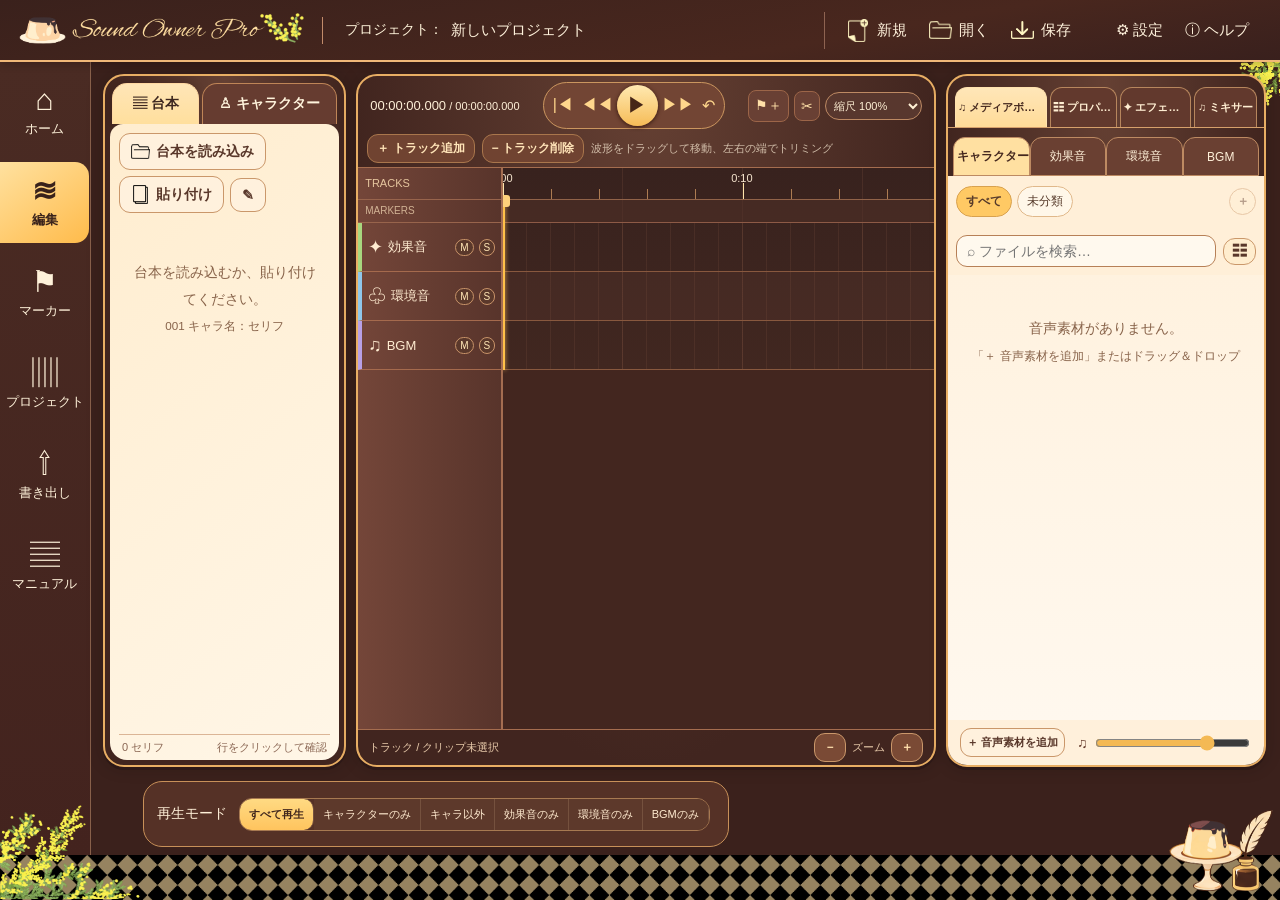
==== commit 71f2ddad: "a" ====
--- a/index.html
+++ b/index.html
@@ -35,20 +35,22 @@
       <div class="timeline-frame"><div class="track-headers"><div class="ruler-label">TRACKS</div><div class="marker-label">MARKERS</div><div id="trackHeaders"></div></div><div class="timeline-scroll" id="timelineScroll"><div class="timeline-surface" id="timelineSurface"><div class="ruler" id="ruler"></div><div class="marker-lane" id="markerLane"></div><div id="trackLanes"></div><div class="playhead" id="playhead"><div class="playhead-handle"></div></div></div></div></div>
       <div class="timeline-bottom"><span id="selectionInfo">トラック / クリップ未選択</span><div class="toolbar"><button class="small-btn" id="zoomOut">－</button><span>ズーム</span><button class="small-btn" id="zoomIn">＋</button></div></div>
     </section>
-    <section class="panel media-panel" aria-label="メディアボックス">
-      <div class="media-heading"><h2>♫ メディアボックス</h2></div>
-      <div class="media-types" id="mediaTypes"><button class="active" data-category="character">キャラクター</button><button data-category="sfx">効果音</button><button data-category="env">環境音</button><button data-category="bgm">BGM</button></div>
-      <div class="media-subtabs"><div id="mediaFolders" class="folder-chips"></div><button id="addFolder" class="small-btn" title="サブタブを追加">＋</button></div>
-      <div class="media-search"><input id="mediaSearch" placeholder="⌕ ファイルを検索…"><button id="mediaSort" class="icon-button" title="名前順で並べ替え">☷</button></div>
-      <div class="media-list" id="mediaList"></div>
-      <div class="media-footer"><button id="mediaImportBottom" class="light-button">＋ 音声素材を追加</button><div class="preview-volume">♫ <input id="previewVolume" type="range" min="0" max="100" value="75" title="視聴音量"></div></div>
-    </section>
-  </div>
-  <div class="lower-workspace">
-    <section class="panel effect-panel" id="effectPanel" aria-label="音声プロパティとエフェクト">
-      <div class="panel-tabs lower-tabs"><button class="tab active" data-effects-tab="properties">☷ 音声プロパティ</button><button class="tab" data-effects-tab="effects">✦ エフェクト</button></div>
-      <div class="effect-inner" id="propertiesTab"><div class="effect-upper"><label>選択トラック <select id="effectTrack"></select></label><span class="effect-target" id="effectTarget">トラックを選択してください</span></div><div class="effect-layout"><div class="effect-list" id="effectChain"></div><div class="eq-box"><div class="eq-toolbar"><strong>✧ イコライザー</strong><select id="effectPreset"></select></div><canvas id="eqCanvas" width="560" height="190"></canvas><div id="clipProps" class="clip-props"></div></div></div></div>
-      <div class="effect-inner hidden" id="effectsTab">
+    <section class="panel media-panel inspector-panel" aria-label="メディアボックス・プロパティ・エフェクト・ミキサー">
+      <div class="inspector-tabs" role="tablist" aria-label="右側パネル切り替え">
+        <button type="button" class="inspector-tab active" data-inspector-tab="media" role="tab" aria-controls="mediaTab" aria-selected="true">♫ メディアボックス</button>
+        <button type="button" class="inspector-tab" data-inspector-tab="properties" role="tab" aria-controls="propertiesTab" aria-selected="false">☷ プロパティ</button>
+        <button type="button" class="inspector-tab" data-inspector-tab="effects" role="tab" aria-controls="effectsTab" aria-selected="false">✦ エフェクト</button>
+        <button type="button" class="inspector-tab" data-inspector-tab="mixer" role="tab" aria-controls="mixerTab" aria-selected="false">♫ ミキサー</button>
+      </div>
+      <div class="side-pane media-content" id="mediaTab" role="tabpanel" aria-label="メディアボックス">
+        <div class="media-types" id="mediaTypes"><button class="active" data-category="character">キャラクター</button><button data-category="sfx">効果音</button><button data-category="env">環境音</button><button data-category="bgm">BGM</button></div>
+        <div class="media-subtabs"><div id="mediaFolders" class="folder-chips"></div><button id="addFolder" class="small-btn" title="サブタブを追加">＋</button></div>
+        <div class="media-search"><input id="mediaSearch" placeholder="⌕ ファイルを検索…"><button id="mediaSort" class="icon-button" title="名前順で並べ替え">☷</button></div>
+        <div class="media-list" id="mediaList"></div>
+        <div class="media-footer"><button id="mediaImportBottom" class="light-button">＋ 音声素材を追加</button><div class="preview-volume">♫ <input id="previewVolume" type="range" min="0" max="100" value="75" title="視聴音量"></div></div>
+      </div>
+      <div class="side-pane effect-inner hidden" id="propertiesTab"><div class="effect-upper"><label>選択トラック <select id="effectTrack"></select></label><span class="effect-target" id="effectTarget">トラックを選択してください</span></div><div class="effect-layout"><div class="effect-list" id="effectChain"></div><div class="eq-box"><div class="eq-toolbar"><strong>✧ イコライザー</strong><select id="effectPreset"></select></div><canvas id="eqCanvas" width="560" height="190"></canvas><div id="clipProps" class="clip-props"></div></div></div></div>
+      <div class="side-pane effect-inner hidden" id="effectsTab">
         <div class="fx-type-switch" id="fxTypeSwitch" role="tablist" aria-label="エフェクト種類">
           <button type="button" role="tab" aria-selected="true" class="active" data-fx-kind="eq">✧ イコライザー</button>
           <button type="button" role="tab" aria-selected="false" data-fx-kind="reverb">◈ リバーブ</button>
@@ -65,9 +67,11 @@
         <div class="fx-control-grid" id="fxControls" role="tabpanel" aria-label="選択中のエフェクト設定"></div>
         <div class="toolbar preset-tools"><button id="savePreset" class="light-button">＋ このエフェクトを登録</button><button id="exportPresets" class="light-button">プリセットJSON保存</button><button id="importPresets" class="light-button">プリセットJSON読込</button></div>
       </div>
+      <div class="side-pane mixer-view hidden" id="mixerTab" role="tabpanel" aria-label="音量ミキサー">
+        <div class="mixer-panel-heading">トラック別・マスター音量</div>
+        <div class="mixer-grid" id="mixerGrid"></div>
+      </div>
     </section>
-    <section class="panel mixer-panel" aria-label="音量ミキサー"><div class="lower-head">☷ ミキサー</div><div class="mixer-grid" id="mixerGrid"></div></section>
-
   </div>
   <section class="export-screen hidden" id="exportScreen" aria-label="音声の書き出し画面">
     <header class="dash-hero dash-hero-no-art export-hero">
@@ -137,7 +141,7 @@
 <div class="manual-note">音声の読み込み・再生・加工は基本的にブラウザ内で行います。MP3での<strong>書き出し</strong>のみ、初回に外部エンコーダーを読み込むためネット接続が必要です。</div></section>
 <section id="start"><h2>02｜新規作成・画面の見方</h2>
 <h3>新規プロジェクト</h3><ol><li>画面上部の「新規」ボタン、またはホームの「新規プロジェクト」をクリックします。</li><li>編集中の内容がある場合、確認ダイアログで作成を実行します。</li><li>上部の「プロジェクト：」欄で作品名を入力します。</li></ol>
-<h3>画面の各エリア</h3><table class="manual-table"><tr><th>場所</th><th>役割</th></tr><tr><td>左メニュー</td><td>ホーム／編集／マーカー／プロジェクト／書き出し／マニュアルを切り替えます。</td></tr><tr><td>左上「台本・キャラクター」</td><td>台本と登場人物を管理します。</td></tr><tr><td>中央上</td><td>再生・シーク・波形の配置と編集を行います。</td></tr><tr><td>右上「メディアボックス」</td><td>音声素材をカテゴリとサブタブで管理します。</td></tr><tr><td>左下</td><td>音声プロパティ、EQなどのエフェクトを設定します。</td></tr><tr><td>中央下</td><td>トラックとマスターの音量を調整します。</td></tr><tr><td>左メニュー「書き出し」</td><td>専用画面で範囲・形式・対象を指定して音声を書き出します。</td></tr><tr><td>最下部</td><td>再生対象の種類を選択します。</td></tr></table></section>
+<h3>画面の各エリア</h3><table class="manual-table"><tr><th>場所</th><th>役割</th></tr><tr><td>左メニュー</td><td>ホーム／編集／マーカー／プロジェクト／書き出し／マニュアルを切り替えます。</td></tr><tr><td>左上「台本・キャラクター」</td><td>台本と登場人物を管理します。</td></tr><tr><td>中央上</td><td>再生・シーク・波形の配置と編集を行います。</td></tr><tr><td>右側「メディアボックス」タブ</td><td>音声素材をカテゴリとサブタブで管理します。</td></tr><tr><td>右側「プロパティ」タブ</td><td>トラックの音声プロパティ、エフェクトのON／OFF、音声クリップの調整を行います。</td></tr><tr><td>右側「エフェクト」タブ</td><td>EQ・リバーブ・コンプレッサー・リミッターを細かく設定します。</td></tr><tr><td>右側「ミキサー」タブ</td><td>トラック別・マスターの音量を調整します。</td></tr><tr><td>左メニュー「書き出し」</td><td>専用画面で範囲・形式・対象を指定して音声を書き出します。</td></tr><tr><td>最下部</td><td>再生対象の種類を選択します。</td></tr></table></section>
 <section id="script"><h2>03｜台本の読み込み</h2>
 <h3>TXTから読み込む</h3><ol><li>左上の<strong>「台本」</strong>タブを開きます。</li><li>「台本を読み込み」を押して <code>.txt</code> ファイルを選択します。</li><li>読み込まれたセリフが番号順に表示されます。</li></ol>
 <h3>貼り付け・直接編集</h3><p>「貼り付け」はクリップボードからテキストを読み込みます。ブラウザの権限制限などで読み取れない場合は編集欄が開くので、そこで貼り付けて「台本を反映」を押してください。鉛筆ボタンからも編集できます。</p>
@@ -146,18 +150,18 @@
 003 あきお：今日はいい天気だね。</code></pre>
 <p>各セリフの先頭に<strong>半角数字3桁</strong>、半角スペース、キャラクター名、全角または半角コロン、セリフを記載します。連続した次の行は直前のセリフの続きをとして表示されます。</p><p>台本中のセリフをクリックすると、同番号の配置済み音声があれば該当クリップへ移動します。まだ配置していない場合は該当キャラクターの素材サブタブを開きます。</p></section>
 <section id="characters"><h2>04｜キャラクター管理</h2><ol><li>左上の<strong>「キャラクター」</strong>タブを開きます。</li><li>「キャラクター名」を入力して「登録」をクリックします。</li><li>「＋ トラック」で専用キャラクタートラックを追加できます。</li></ol><p>台本を読み込むと、書式に合うセリフからキャラクター名を自動登録します。追加された音声は先頭3桁の番号と台本を照合し、そのキャラクターに仕分けます。</p><div class="manual-note">キャラクターを削除すると、そのキャラクターの専用トラックと配置済みクリップも削除されます。削除確認の内容を必ず確認してください。</div></section>
-<section id="media"><h2>05｜メディアボックス</h2><h3>音声を追加する</h3><ol><li>右上で「キャラクター／効果音／環境音／BGM」を選びます。</li><li>下部の<strong>「＋ 音声素材を追加」</strong>を押し、WAVまたはMP3を選びます。メディアボックスへのドラッグ＆ドロップも使えます。</li><li>音声ファイルが一覧に表示されます。</li></ol>
+<section id="media"><h2>05｜メディアボックス</h2><h3>音声を追加する</h3><ol><li>右側の「メディアボックス」タブで「キャラクター／効果音／環境音／BGM」を選びます。</li><li>下部の<strong>「＋ 音声素材を追加」</strong>を押し、WAVまたはMP3を選びます。メディアボックスへのドラッグ＆ドロップも使えます。</li><li>音声ファイルが一覧に表示されます。</li></ol>
 <h3>自動仕分け</h3><p>例えば台本に「001 あきお：…」「002 さくら：…」があると、<code>001_収録.wav</code> は「あきお」、<code>002_収録.wav</code> は「さくら」のサブタブに分類されます。番号と一致しないキャラクター音声は「未分類」に置かれます。</p>
 <h3>効果音・環境音・BGMのサブタブ</h3><p>サブタブ横の「＋」で新規フォルダーを作れます。例：BGMの「明るい」「しっとり」「不穏」。既存サブタブは右クリックすると名前変更と削除ができます。</p>
 <h3>素材行のボタン</h3><table class="manual-table"><tr><th>操作</th><th>内容</th></tr><tr><td>▶</td><td>素材を単体で試聴します。下部スライダーで視聴音量を調整します。</td></tr><tr><td>ファイル名</td><td>名前・カテゴリ・キャラクターやサブタブを編集します。</td></tr><tr><td>＋</td><td>現在のシーク位置に、該当種類のトラックへ音声クリップを配置します。</td></tr><tr><td>ゴミ箱</td><td>確認後、その素材を削除します。<strong>すでに配置した同素材のクリップも削除</strong>されます。</td></tr></table><p>検索欄からファイル名を検索できます。並べ替えボタンで名前順にできます。</p></section>
 <section id="timeline"><h2>06｜タイムライン編集</h2><ol><li>再生位置を変える場合は、タイムライン上部の目盛りをクリックします。</li><li>メディアボックスの「＋」で音声を配置します。</li><li>クリップ本体をドラッグすると位置を移動します。別のトラックへドラッグすることもできます。</li><li>クリップ左右の端をドラッグして開始・終了位置をトリミングします。</li><li>クリップを選んでシーク位置へ移動し、ハサミボタンまたは <code>S</code> キーで分割します。</li><li>クリップ選択後 <code>Delete</code> キーで削除します。</li></ol><h3>トラックの種類</h3><p>キャラクター、効果音、環境音、BGMの4種類です。「＋ トラック追加」から追加できます。キャラクタートラックは登録済みの名前から選びます。</p><h3>編集時の注意</h3><p>クリップを削除してもメディアボックスの素材本体は残ります。素材本体をゴミ箱で削除すると、配置されている該当クリップも消えます。</p><p>ズームボタンまたは縮尺欄でタイムラインの表示倍率を調整できます。</p></section>
 <section id="play"><h2>07｜再生と音量ミキサー</h2><h3>再生方法</h3><p>上部の「▶」または <code>Space</code> キーで再生します。停止ボタンで再生位置を先頭に戻せます。最下部の再生モードを先に切り替えると、選択した種類だけを再生できます。</p><ul><li>すべて再生</li><li>キャラクターのみ</li><li>キャラクター以外</li><li>効果音のみ／環境音のみ／BGMのみ</li></ul>
-<h3>トラックのM・S</h3><p><strong>M（ミュート）</strong>はそのトラックを無音に、<strong>S（ソロ）</strong>は対象トラックを優先して単独再生します。</p><h3>ミキサー</h3><p>各トラックの縦スライダーで音量を調整します。<strong>マスター</strong>は最終的な全体音量です。ミキサー音量は書き出しにも反映されます。</p></section>
-<section id="effects"><h2>08｜エフェクトとプリセット</h2><p>左下で対象トラックを選び、「エフェクト」タブへ移ります。上部の<strong>4種類の切り替えボタン</strong>で調整画面が変わります。</p><table class="manual-table"><tr><th>エフェクト</th><th>用途と設定例</th></tr><tr><td>イコライザー</td><td>周波数を調整。ラジオ音声、電話音声、遠くの声、壁越しの声など。</td></tr><tr><td>リバーブ</td><td>空間の響きを追加。小さな部屋、広い部屋、大ホール、廊下など。</td></tr><tr><td>コンプレッサー</td><td>音量の大小差を抑え、セリフを聴き取りやすくします。</td></tr><tr><td>リミッター</td><td>急なピークを抑制します。</td></tr></table>
+<h3>トラックのM・S</h3><p><strong>M（ミュート）</strong>はそのトラックを無音に、<strong>S（ソロ）</strong>は対象トラックを優先して単独再生します。</p><h3>ミキサー</h3><p>右側の「ミキサー」タブを開き、各トラックの縦スライダーで音量を調整します。<strong>マスター</strong>は最終的な全体音量です。ミキサー音量は書き出しにも反映されます。</p></section>
+<section id="effects"><h2>08｜エフェクトとプリセット</h2><p>右側パネルの「エフェクト」タブを開いて対象トラックを選びます。上部の<strong>4種類の切り替えボタン</strong>で調整画面が変わります。</p><table class="manual-table"><tr><th>エフェクト</th><th>用途と設定例</th></tr><tr><td>イコライザー</td><td>周波数を調整。ラジオ音声、電話音声、遠くの声、壁越しの声など。</td></tr><tr><td>リバーブ</td><td>空間の響きを追加。小さな部屋、広い部屋、大ホール、廊下など。</td></tr><tr><td>コンプレッサー</td><td>音量の大小差を抑え、セリフを聴き取りやすくします。</td></tr><tr><td>リミッター</td><td>急なピークを抑制します。</td></tr></table>
 <h3>プリセットの適用</h3><ol><li>調整するエフェクトを選びます。</li><li>プリセットのプルダウンから名前を選びます。</li><li>「適用」を押します。</li><li>必要に応じてスライダーと「有効」のチェックを調整します。</li></ol><p>プリセットはエフェクト種類ごとに独立し、<strong>他の種類の設定を上書きしません</strong>。</p>
 <h3>カスタムプリセット</h3><p>調整後「＋ このエフェクトを登録」で現在の種類の設定だけを登録できます。ブラウザに保持されたカスタムプリセットは別プロジェクトでも使えます。「プリセットJSON保存」「プリセットJSON読込」でバックアップや移行が可能です。</p></section>
 <section id="markers"><h2>09｜マーカーと視聴用範囲</h2><h3>通常マーカー</h3><p>シーク位置を決め、「⚑＋」から<strong>通常マーカー</strong>を追加します。マーカーを分割点にして複数ファイルとして書き出せます。左メニュー「マーカー」では一覧、位置への移動、削除ができます。</p><h3>視聴用マーカー</h3><ol><li>タイムラインで視聴用音声の開始位置にシークします。</li><li>「⚑＋」で「視聴開始」を選びます。</li><li>終了位置にシークして「視聴終了」を追加します。</li><li>書き出し範囲を「視聴用音声」にし、フェードIN／OUT秒数を指定します。</li></ol><p>視聴用マーカーは通常の分割マーカーとは別管理です。マーカーはドラッグして移動でき、タイムライン上でダブルクリックして削除できます。</p></section>
-<section id="export"><h2>10｜音声の書き出し</h2><ol><li>右下で「形式」をWAVかMP3から選択します。</li><li>「対象」から全体、キャラクターのみ、キャラクターごと、指定キャラクター、カテゴリごと、視聴用を選びます。</li><li>必要なら「マーカーで分割」を選びます。</li><li>区間名を指定する場合は「音声名」を開き、1行に1つずつ入力します。</li><li>「書き出し開始」を押します。</li></ol>
+<section id="export"><h2>10｜音声の書き出し</h2><ol><li>左メニューの「書き出し」を開き、「形式」をWAVかMP3から選択します。</li><li>「対象」から全体、キャラクターのみ、キャラクターごと、指定キャラクター、カテゴリごと、視聴用を選びます。</li><li>必要なら「マーカーで分割」を選びます。</li><li>区間名を指定する場合は「音声名」を開き、1行に1つずつ入力します。</li><li>「書き出し開始」を押します。</li></ol>
 <h3>連番の名前</h3><p>マーカー分割では、頭に <code>001</code>、<code>002</code>、<code>003</code> …が付きます。区間名を入力した場合は <code>001_出会い.wav</code> のようになります。複数ファイルのときはZIPにまとめます。</p><h3>視聴用音声</h3><p>視聴開始／終了マーカーで範囲を限定し、書き出し欄のフェードIN／OUT秒数を指定します。時間は指定した範囲内に制限されます。</p><div class="manual-note"><strong>対応書き出し：</strong>WAV（44.1 kHz、16bitステレオ）／MP3（192 kbps）。MP3書き出しにはエンコーダーのネット読み込みが必要です。1ファイル30分を超える書き出しはサポートしていません。</div></section>
 <section id="projects"><h2>11｜保存とホームのプロジェクト一覧</h2><h3>プロジェクトを保存する</h3><ol><li>上部の<strong>「保存」</strong>を押します。</li><li>音声データを含む <code>.soundowner.json</code> がブラウザのダウンロード先に保存されます。</li><li>同時に、このブラウザのローカルライブラリにも保存を試みます。</li></ol>
 <h3>保存したプロジェクトを開く</h3><ul><li><strong>ホームから：</strong>左の「ホーム」を開き、履歴の作品名または「開く」をクリックします。</li><li><strong>JSONファイルから：</strong>上部の「開く」、またはホームの「プロジェクトを開く（JSON）」から選択します。</li><li><strong>JSONを再ダウンロード：</strong>ホームの「JSON」からバックアップファイルを取り出せます。</li><li><strong>履歴を削除：</strong>「削除」でブラウザ内の履歴だけを削除します。PCに保存済みのJSONは消えません。</li></ul>
--- a/css/style.css
+++ b/css/style.css
@@ -211,3 +211,144 @@
     max-width:calc(100% - 16px);
   }
 }
+
+
+/* v1.8 — Maximize the editing timeline; merge media, properties, FX and mixer into one inspector. */
+.main-content:not(.dash-mode)>.upper-workspace{
+  flex:1 1 auto;
+  height:auto;
+  min-height:0;
+  display:grid;
+  grid-template-columns:clamp(230px,19vw,280px) minmax(0,1fr) clamp(320px,24.3vw,380px);
+  gap:10px;
+  overflow:visible;
+}
+.main-content:not(.dash-mode)>.lower-workspace{display:none!important;}
+.main-content:not(.dash-mode)>.upper-workspace>.panel{height:100%;min-height:0;}
+.main-content:not(.dash-mode)>.upper-workspace>.timeline-panel{min-width:0;}
+.main-content:not(.dash-mode)>.upper-workspace>.timeline-panel .timeline-frame{min-height:0;}
+.main-content:not(.dash-mode)>.upper-workspace>.timeline-panel .timeline-scroll{min-height:0;}
+.inspector-panel{display:flex;flex-direction:column;min-width:0;}
+.inspector-tabs{
+  display:grid;
+  grid-template-columns:1.36fr 1fr 1.05fr .93fr;
+  flex:0 0 auto;
+  gap:3px;
+  align-items:end;
+  padding:9px 7px 0;
+  border-bottom:1px solid #d6a06b;
+  min-height:52px;
+}
+.inspector-tab{
+  min-width:0;
+  min-height:40px;
+  border:1px solid #b7865d;
+  border-bottom:0;
+  border-radius:12px 12px 0 0;
+  background:#62392d;
+  color:#ffeed2;
+  font-size:11px;
+  font-weight:800;
+  padding:7px 2px;
+  overflow:hidden;
+  text-overflow:ellipsis;
+}
+.inspector-tab.active{
+  background:linear-gradient(#ffe6b8,#ffdb98);
+  border-color:#ffe2ae;
+  color:#482b20;
+}
+.inspector-panel>.side-pane{min-height:0;flex:1 1 auto;}
+.inspector-panel>.media-content{
+  display:flex;
+  flex-direction:column;
+  min-width:0;
+  overflow:hidden;
+}
+.inspector-panel>.media-content .media-types{padding-top:9px;}
+.inspector-panel>.media-content .media-list{min-height:0;}
+.inspector-panel>.effect-inner{
+  min-width:0;
+  overflow-y:auto;
+  overflow-x:hidden;
+  padding:12px 11px 15px;
+  border-top:0;
+  scrollbar-width:thin;
+}
+.inspector-panel #propertiesTab .effect-upper,
+.inspector-panel #effectsTab .effect-upper{flex-wrap:wrap;gap:6px;align-items:center;}
+.inspector-panel #propertiesTab .effect-layout{
+  display:flex;
+  flex-direction:column;
+  gap:14px;
+  flex:0 0 auto;
+}
+.inspector-panel #propertiesTab .effect-list{flex:0 0 auto;overflow:visible;}
+.inspector-panel #propertiesTab .eq-box{
+  flex:0 0 auto;
+  padding-top:10px;
+  border-top:1px solid #95694e;
+}
+.inspector-panel #propertiesTab #eqCanvas{max-height:155px;width:100%;}
+.inspector-panel #effectsTab{
+  display:flex;
+  flex-direction:column;
+  gap:0;
+  overflow-y:auto;
+  padding:11px 10px 13px;
+}
+.inspector-panel .fx-type-switch{grid-template-columns:repeat(2,minmax(0,1fr));gap:5px;}
+.inspector-panel .fx-type-switch button{min-height:36px;font-size:11px;white-space:normal;}
+.inspector-panel #effectsTab .fx-control-grid{
+  flex:0 0 auto;
+  grid-template-columns:1fr;
+  overflow:visible;
+  min-height:0;
+}
+.inspector-panel #effectsTab .fx-control{min-height:58px;}
+.inspector-panel #effectsTab .preset-tools{flex-wrap:wrap;justify-content:flex-start;margin-top:10px;}
+.inspector-panel #effectsTab .preset-tools button{font-size:11px;padding:7px 9px;}
+.inspector-panel #effectsTab .fx-preset-bar #fxTrack{max-width:185px;}
+.inspector-panel #effectsTab .fx-preset-bar .fx-preset-field{flex:1 1 100%;}
+.inspector-panel #effectsTab .fx-preset-bar .fx-preset-field select{min-width:110px;}
+.inspector-panel .mixer-view{display:flex;flex-direction:column;overflow:hidden;}
+.inspector-panel .mixer-panel-heading{padding:11px 14px 9px;font-size:12px;border-bottom:1px solid #95694e;color:#ffdeb0;flex:0 0 auto;}
+.inspector-panel .mixer-grid{
+  display:grid;
+  grid-template-columns:repeat(3,minmax(0,1fr));
+  grid-auto-rows:minmax(210px,240px);
+  gap:9px;
+  padding:14px 10px;
+  align-content:start;
+  overflow-y:auto;
+  overflow-x:hidden;
+}
+.inspector-panel .channel{
+  min-width:0;
+  max-width:none;
+  border:1px solid #9b6a4d;
+  border-radius:12px;
+  background:#654031;
+  padding:9px 4px;
+  gap:9px;
+}
+.inspector-panel .channel input[type=range]{min-height:110px;}
+@media(max-width:1250px){
+  .main-content:not(.dash-mode)>.upper-workspace{
+    grid-template-columns:230px minmax(0,1fr) 324px;
+  }
+  .inspector-tab{font-size:10.5px;}
+  .timeline-toolbar{gap:6px;}
+}
+@media(max-width:1050px){
+  .main-content:not(.dash-mode)>.upper-workspace{
+    grid-template-columns:215px minmax(300px,1fr) 312px;
+    overflow-x:auto;
+  }
+}
+@media(max-height:830px){
+  .app-shell{height:calc(100vh - 62px - 45px);min-height:650px;}
+  .main-content:not(.dash-mode)>.upper-workspace{height:auto;min-height:0;}
+}
+/* Keep the fixed upper-right floral decoration from covering the fourth inspector tab. */
+.mimosa-right{z-index:1;}
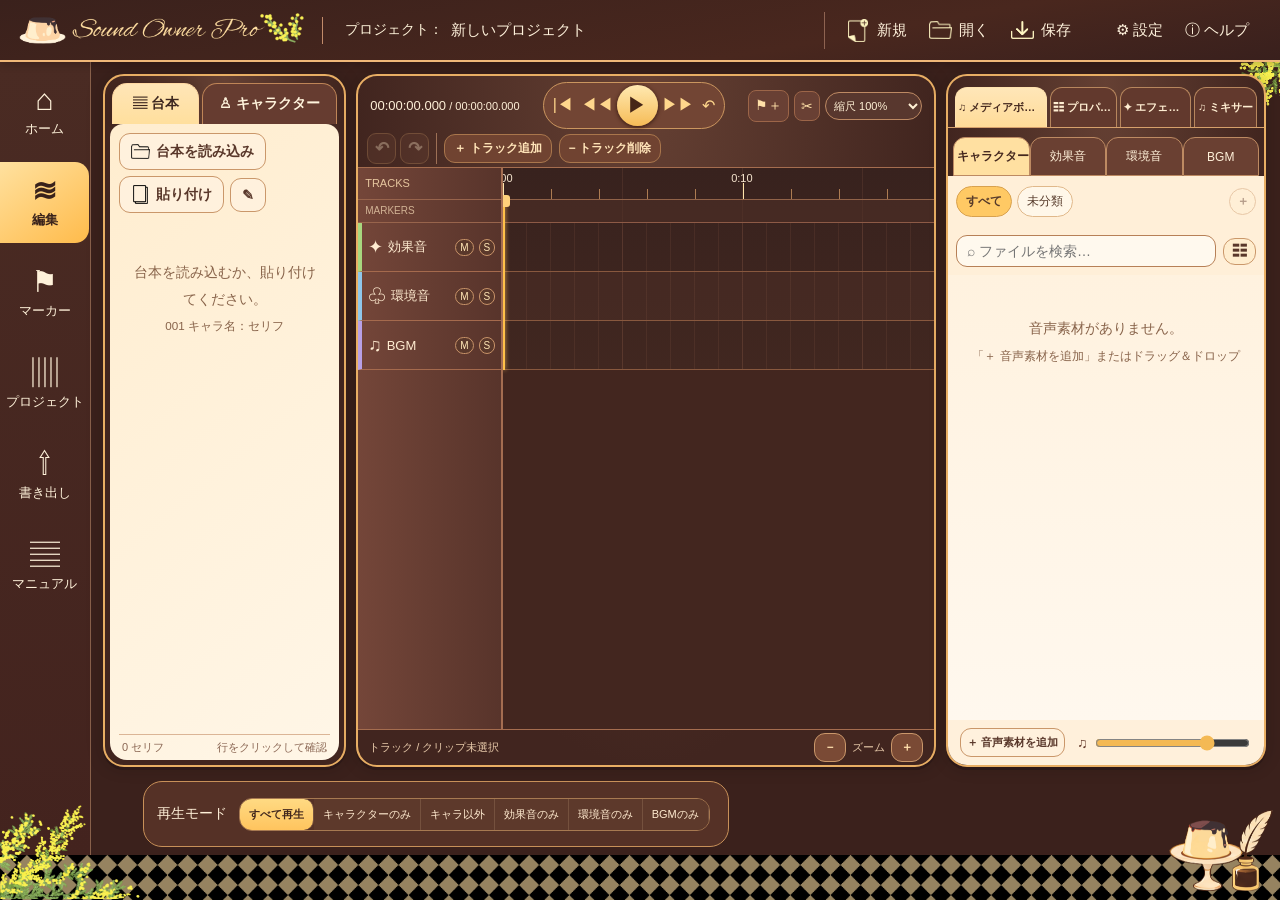
==== commit 041bac2e: "a" ====
--- a/index.html
+++ b/index.html
@@ -31,7 +31,7 @@
         <div class="transport"><button id="toStart" title="先頭へ">|◀</button><button id="backFive" title="5秒戻る">◀◀</button><button id="playBtn" class="play-button" title="再生 / 一時停止">▶</button><button id="forwardFive" title="5秒進む">▶▶</button><button id="stopBtn" title="停止">↶</button></div>
         <div class="transport-extras"><button id="addMarker" title="通常マーカーを追加">⚑＋</button><button id="splitClip" title="選択クリップをシーク位置で分割（S）">✂</button><select id="timeScale" aria-label="タイムライン拡大率"><option value="12">縮尺 50%</option><option value="24" selected>縮尺 100%</option><option value="48">縮尺 200%</option><option value="96">縮尺 400%</option><option value="192">縮尺 800%</option></select></div>
       </div>
-      <div class="timeline-actions"><button id="addTrack" class="small-btn">＋ トラック追加</button><button id="removeTrack" class="small-btn" title="選択中のトラックを削除">− トラック削除</button><span class="timeline-hint" id="timelineHint">波形をドラッグして移動、左右の端でトリミング</span></div>
+      <div class="timeline-actions"><div class="history-controls" role="group" aria-label="編集履歴"><button id="undoEdit" type="button" class="history-btn" title="元に戻す（Ctrl+Z / ⌘Z）" aria-label="元に戻す" disabled>↶ <span>元に戻す</span></button><button id="redoEdit" type="button" class="history-btn" title="やり直す（Ctrl+Y / Ctrl+Shift+Z / ⌘⇧Z）" aria-label="やり直す" disabled>↷ <span>やり直す</span></button></div><button id="addTrack" class="small-btn">＋ トラック追加</button><button id="removeTrack" class="small-btn" title="選択中のトラックを削除">− トラック削除</button><span class="timeline-hint" id="timelineHint">波形をドラッグして移動、左右の端でトリミング</span></div>
       <div class="timeline-frame"><div class="track-headers"><div class="ruler-label">TRACKS</div><div class="marker-label">MARKERS</div><div id="trackHeaders"></div></div><div class="timeline-scroll" id="timelineScroll"><div class="timeline-surface" id="timelineSurface"><div class="ruler" id="ruler"></div><div class="marker-lane" id="markerLane"></div><div id="trackLanes"></div><div class="playhead" id="playhead"><div class="playhead-handle"></div></div></div></div></div>
       <div class="timeline-bottom"><span id="selectionInfo">トラック / クリップ未選択</span><div class="toolbar"><button class="small-btn" id="zoomOut">－</button><span>ズーム</span><button class="small-btn" id="zoomIn">＋</button></div></div>
     </section>
@@ -154,7 +154,7 @@
 <h3>自動仕分け</h3><p>例えば台本に「001 あきお：…」「002 さくら：…」があると、<code>001_収録.wav</code> は「あきお」、<code>002_収録.wav</code> は「さくら」のサブタブに分類されます。番号と一致しないキャラクター音声は「未分類」に置かれます。</p>
 <h3>効果音・環境音・BGMのサブタブ</h3><p>サブタブ横の「＋」で新規フォルダーを作れます。例：BGMの「明るい」「しっとり」「不穏」。既存サブタブは右クリックすると名前変更と削除ができます。</p>
 <h3>素材行のボタン</h3><table class="manual-table"><tr><th>操作</th><th>内容</th></tr><tr><td>▶</td><td>素材を単体で試聴します。下部スライダーで視聴音量を調整します。</td></tr><tr><td>ファイル名</td><td>名前・カテゴリ・キャラクターやサブタブを編集します。</td></tr><tr><td>＋</td><td>現在のシーク位置に、該当種類のトラックへ音声クリップを配置します。</td></tr><tr><td>ゴミ箱</td><td>確認後、その素材を削除します。<strong>すでに配置した同素材のクリップも削除</strong>されます。</td></tr></table><p>検索欄からファイル名を検索できます。並べ替えボタンで名前順にできます。</p></section>
-<section id="timeline"><h2>06｜タイムライン編集</h2><ol><li>再生位置を変える場合は、タイムライン上部の目盛りをクリックします。</li><li>メディアボックスの「＋」で音声を配置します。</li><li>クリップ本体をドラッグすると位置を移動します。別のトラックへドラッグすることもできます。</li><li>クリップ左右の端をドラッグして開始・終了位置をトリミングします。</li><li>クリップを選んでシーク位置へ移動し、ハサミボタンまたは <code>S</code> キーで分割します。</li><li>クリップ選択後 <code>Delete</code> キーで削除します。</li></ol><h3>トラックの種類</h3><p>キャラクター、効果音、環境音、BGMの4種類です。「＋ トラック追加」から追加できます。キャラクタートラックは登録済みの名前から選びます。</p><h3>編集時の注意</h3><p>クリップを削除してもメディアボックスの素材本体は残ります。素材本体をゴミ箱で削除すると、配置されている該当クリップも消えます。</p><p>ズームボタンまたは縮尺欄でタイムラインの表示倍率を調整できます。</p></section>
+<section id="timeline"><h2>06｜タイムライン編集</h2><ol><li>再生位置を変える場合は、タイムライン上部の目盛りをクリックします。</li><li>メディアボックスの「＋」で音声を配置します。</li><li>クリップ本体をドラッグすると位置を移動します。別のトラックへドラッグすることもできます。</li><li>クリップ左右の端をドラッグして開始・終了位置をトリミングします。</li><li>クリップを選んでシーク位置へ移動し、ハサミボタンまたは <code>S</code> キーで分割します。</li><li>クリップ選択後 <code>Delete</code> キーで削除します。</li></ol><h3>トラックの種類</h3><p>キャラクター、効果音、環境音、BGMの4種類です。「＋ トラック追加」から追加できます。キャラクタートラックは登録済みの名前から選びます。</p><h3>元に戻す／やり直す</h3><p>タイムライン上部の<strong>「↶ 元に戻す」</strong>で直前の編集を取り消せます。<strong>「↷ やり直す」</strong>で取り消した操作をやり直せます。クリップの移動・トリミング・分割・削除、トラック、マーカー、音量・エフェクト、素材や台本の編集に対応します。ドラッグやスライダー調整は操作を終えた時点で履歴に記録されます。</p><p>ショートカットは <code>Ctrl + Z</code> で元に戻す、<code>Ctrl + Y</code> または <code>Ctrl + Shift + Z</code> でやり直し（Macでは <code>⌘ + Z</code> / <code>⌘ + Shift + Z</code>）です。入力欄でのキー操作はブラウザ標準の文字編集を優先します。</p><div class="manual-note">履歴は現在開いているプロジェクト内のみ有効で、60段階まで保持します。新規作成・別プロジェクトの読み込みでリセットされます。JSONには編集履歴を含めません。</div><h3>編集時の注意</h3><p>クリップを削除してもメディアボックスの素材本体は残ります。素材本体をゴミ箱で削除すると、配置されている該当クリップも消えます。</p><p>ズームボタンまたは縮尺欄でタイムラインの表示倍率を調整できます。</p></section>
 <section id="play"><h2>07｜再生と音量ミキサー</h2><h3>再生方法</h3><p>上部の「▶」または <code>Space</code> キーで再生します。停止ボタンで再生位置を先頭に戻せます。最下部の再生モードを先に切り替えると、選択した種類だけを再生できます。</p><ul><li>すべて再生</li><li>キャラクターのみ</li><li>キャラクター以外</li><li>効果音のみ／環境音のみ／BGMのみ</li></ul>
 <h3>トラックのM・S</h3><p><strong>M（ミュート）</strong>はそのトラックを無音に、<strong>S（ソロ）</strong>は対象トラックを優先して単独再生します。</p><h3>ミキサー</h3><p>右側の「ミキサー」タブを開き、各トラックの縦スライダーで音量を調整します。<strong>マスター</strong>は最終的な全体音量です。ミキサー音量は書き出しにも反映されます。</p></section>
 <section id="effects"><h2>08｜エフェクトとプリセット</h2><p>右側パネルの「エフェクト」タブを開いて対象トラックを選びます。上部の<strong>4種類の切り替えボタン</strong>で調整画面が変わります。</p><table class="manual-table"><tr><th>エフェクト</th><th>用途と設定例</th></tr><tr><td>イコライザー</td><td>周波数を調整。ラジオ音声、電話音声、遠くの声、壁越しの声など。</td></tr><tr><td>リバーブ</td><td>空間の響きを追加。小さな部屋、広い部屋、大ホール、廊下など。</td></tr><tr><td>コンプレッサー</td><td>音量の大小差を抑え、セリフを聴き取りやすくします。</td></tr><tr><td>リミッター</td><td>急なピークを抑制します。</td></tr></table>
@@ -167,7 +167,7 @@
 <h3>保存したプロジェクトを開く</h3><ul><li><strong>ホームから：</strong>左の「ホーム」を開き、履歴の作品名または「開く」をクリックします。</li><li><strong>JSONファイルから：</strong>上部の「開く」、またはホームの「プロジェクトを開く（JSON）」から選択します。</li><li><strong>JSONを再ダウンロード：</strong>ホームの「JSON」からバックアップファイルを取り出せます。</li><li><strong>履歴を削除：</strong>「削除」でブラウザ内の履歴だけを削除します。PCに保存済みのJSONは消えません。</li></ul>
 <h3>過去のプロジェクトが表示されない場合</h3><p>ホームの履歴は、<strong>この更新版で保存またはJSON読み込みしたもの</strong>から登録されます。以前のバージョンで作ったプロジェクトは、保存済みのJSONファイルを一度「開く」で読み込んでください。</p>
 <div class="manual-note"><strong>重要：</strong>ライブラリは使用中ブラウザ内のIndexedDBに保存します。別端末・別ブラウザとは同期しません。ブラウザデータ消去、プライベートモード、保存容量不足などで消えることがあります。<strong>ダウンロードしたJSONを必ず別途保管</strong>してください。大容量の音声プロジェクトはブラウザの保存容量により履歴登録に失敗する場合があります。</div></section>
-<section id="shortcuts"><h2>12｜ショートカット一覧</h2><table class="manual-table"><tr><th>キー</th><th>操作</th></tr><tr><td><code>Space</code></td><td>再生／一時停止</td></tr><tr><td><code>M</code></td><td>通常マーカー追加</td></tr><tr><td><code>S</code></td><td>選択クリップを現在位置で分割</td></tr><tr><td><code>Delete</code> / <code>Backspace</code></td><td>選択中のクリップを削除</td></tr><tr><td><code>←</code> / <code>→</code></td><td>再生位置を0.5秒移動</td></tr><tr><td><code>Shift + ←</code> / <code>Shift + →</code></td><td>再生位置を5秒移動</td></tr><tr><td><code>Ctrl + S</code>（Mac: <code>⌘ + S</code>）</td><td>プロジェクトJSON保存</td></tr></table><p>入力欄やダイアログを操作中は、文字入力を優先するため一部ショートカットは無効になります。</p></section>
+<section id="shortcuts"><h2>12｜ショートカット一覧</h2><table class="manual-table"><tr><th>キー</th><th>操作</th></tr><tr><td><code>Space</code></td><td>再生／一時停止</td></tr><tr><td><code>M</code></td><td>通常マーカー追加</td></tr><tr><td><code>S</code></td><td>選択クリップを現在位置で分割</td></tr><tr><td><code>Delete</code> / <code>Backspace</code></td><td>選択中のクリップを削除</td></tr><tr><td><code>←</code> / <code>→</code></td><td>再生位置を0.5秒移動</td></tr><tr><td><code>Shift + ←</code> / <code>Shift + →</code></td><td>再生位置を5秒移動</td></tr><tr><td><code>Ctrl + Z</code>（Mac: <code>⌘ + Z</code>）</td><td>直前の編集を元に戻す</td></tr><tr><td><code>Ctrl + Y</code> / <code>Ctrl + Shift + Z</code>（Mac: <code>⌘ + Shift + Z</code>）</td><td>取り消した編集をやり直す</td></tr><tr><td><code>Ctrl + S</code>（Mac: <code>⌘ + S</code>）</td><td>プロジェクトJSON保存</td></tr></table><p>入力欄やダイアログを操作中は、文字入力を優先するため一部ショートカットは無効になります。</p></section>
 <section id="trouble"><h2>13｜困ったときは</h2><h3>音声が自動で仕分けされない</h3><p>台本の番号が半角数字3桁になっているか、音声ファイル名がその3桁で始まるかをご確認ください。台本反映後にメディアの分類を確認してください。</p>
 <h3>音が聞こえない</h3><p>トラックのM（ミュート）や他トラックのS（ソロ）、再生モード、トラック／マスター音量、素材の有無を確認してください。ブラウザの音量も確認してください。</p>
 <h3>MP3書き出しが失敗する</h3><p>ネット接続があるか確認し、再試行してください。失敗が続く場合、WAV形式で書き出してください。</p>
--- a/css/style.css
+++ b/css/style.css
@@ -352,3 +352,11 @@
 }
 /* Keep the fixed upper-right floral decoration from covering the fourth inspector tab. */
 .mimosa-right{z-index:1;}
+
+/* v1.9: 操作履歴（Undo / Redo） */
+.history-controls{display:inline-flex;flex:0 0 auto;align-items:center;gap:4px;padding-right:7px;border-right:1px solid #9d7056}
+.timeline-actions .history-btn{display:inline-flex;align-items:center;justify-content:center;gap:5px;background:#664033;color:#ffe7c5;border:1px solid #ba8a5d;border-radius:9px;padding:5px 8px;font-size:11px;font-weight:750;white-space:nowrap;min-height:27px}
+.timeline-actions .history-btn:first-letter{font-size:16px}
+.timeline-actions .history-btn:hover:not(:disabled){background:#7b4b39}
+.timeline-actions .history-btn:disabled{opacity:.37;cursor:default;filter:none}
+@media(max-width:1400px){.timeline-actions .history-btn{padding:4px 6px}.timeline-actions .history-btn span{display:none}.timeline-actions .history-btn{font-size:17px;min-width:29px}.timeline-hint{display:none}}
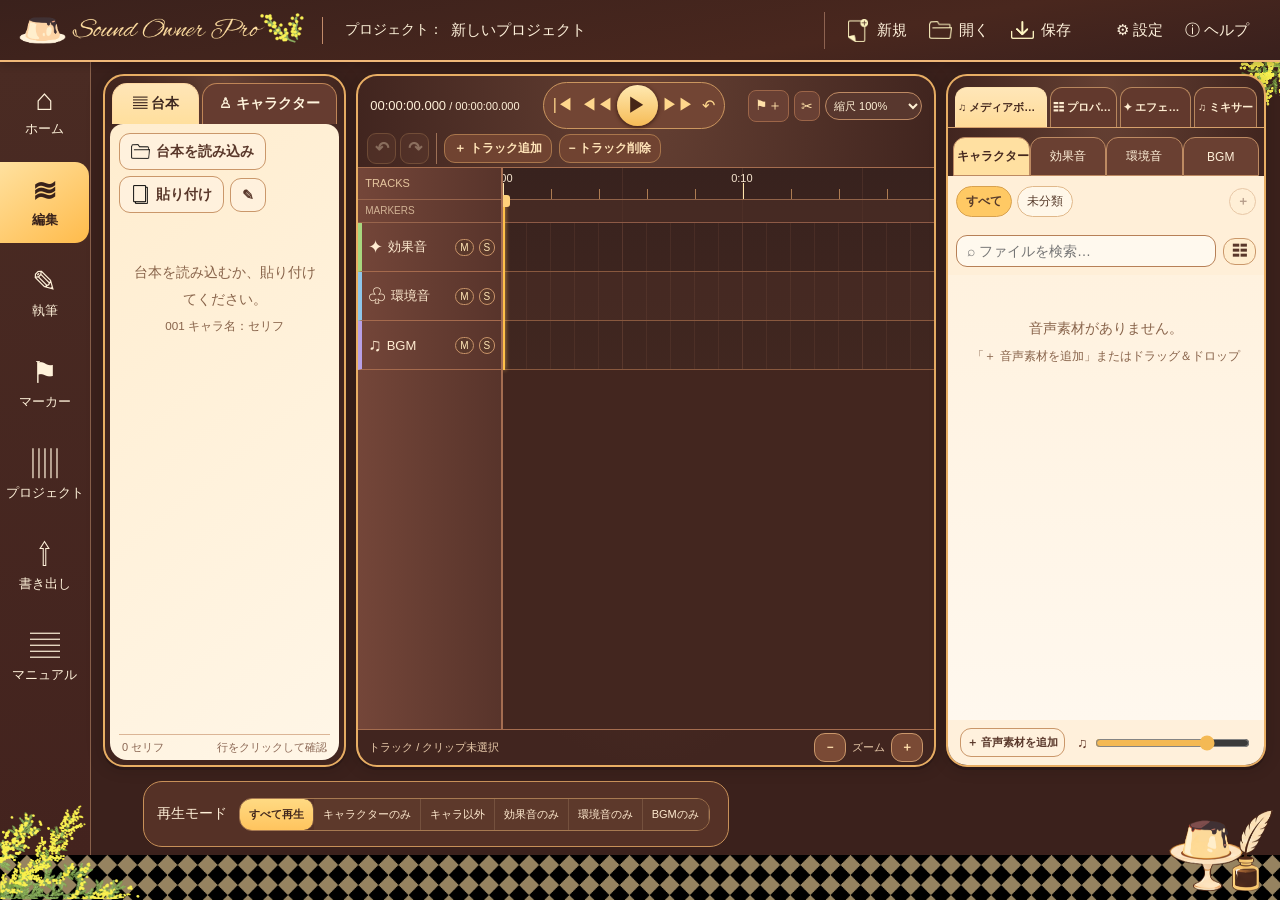
==== commit 8b73ba72: "a" ====
--- a/index.html
+++ b/index.html
@@ -10,10 +10,33 @@
 </header>
 <div class="app-shell">
 <nav class="sidebar" aria-label="メインメニュー">
-  <button class="nav-button" data-view="home"><span>⌂</span>ホーム</button><button class="nav-button active" data-view="edit"><span>≋</span>編集</button><button class="nav-button" data-view="markers"><span>⚑</span>マーカー</button><button class="nav-button" data-view="project"><span>▥</span>プロジェクト</button><button class="nav-button" data-view="export" title="音声を書き出す"><span aria-hidden="true">⇧</span>書き出し</button><button class="nav-button" data-view="manual" title="使い方マニュアル"><span>▤</span>マニュアル</button>
+  <button class="nav-button" data-view="home"><span>⌂</span>ホーム</button><button class="nav-button active" data-view="edit"><span>≋</span>編集</button><button class="nav-button" data-view="scenario" title="シナリオを執筆・シーン管理"><span>✎</span>執筆</button><button class="nav-button" data-view="markers"><span>⚑</span>マーカー</button><button class="nav-button" data-view="project"><span>▥</span>プロジェクト</button><button class="nav-button" data-view="export" title="音声を書き出す"><span aria-hidden="true">⇧</span>書き出し</button><button class="nav-button" data-view="manual" title="使い方マニュアル"><span>▤</span>マニュアル</button>
 </nav>
 <main class="main-content" id="mainContent">
   <section class="dashboard-view hidden" id="dashboardView" aria-label="ホーム・マニュアル・プロジェクト管理"></section>
+  <section class="scenario-screen hidden" id="scenarioScreen" aria-label="シナリオ執筆・シーン管理">
+    <header class="scenario-header">
+      <div class="scenario-header-title"><div class="scenario-kicker">Sound Owner Pro · SCENARIO</div><h1>シナリオ執筆</h1><p>キャラクター別の台詞を執筆し、番号付き台本へ自動反映します。</p></div>
+      <div class="scenario-time-panel" aria-live="polite"><span class="scenario-time-label">全シーンの目安尺 <small>240文字 = 1分</small></span><strong id="scenarioDuration">約 0分00秒</strong><span id="scenarioTotalCount">台詞 0文字・0件</span></div>
+    </header>
+    <div class="scenario-workspace">
+      <aside class="panel scenario-aside" aria-label="台本プレビュー・シーンリスト">
+        <div class="scenario-aside-tabs" role="tablist"><button type="button" data-scenario-side="preview" class="active" role="tab" aria-selected="true">▤ プレビュー</button><button type="button" data-scenario-side="scenes" role="tab" aria-selected="false">☰ シーンリスト</button></div>
+        <div id="scenarioPreview" class="scenario-aside-body" role="tabpanel"></div>
+        <div id="scenarioSceneList" class="scenario-aside-body hidden" role="tabpanel"></div>
+      </aside>
+      <section class="panel scenario-editor" aria-label="シーンの本文編集">
+        <div class="scenario-editor-head">
+          <div class="scenario-title-input"><span id="scenarioCurrentNumber">SCENE 01</span><label for="scenarioSceneTitle">シーン名</label><input id="scenarioSceneTitle" type="text" maxlength="70" placeholder="シーンのタイトル"></div>
+          <div class="scenario-editor-actions"><span class="scenario-scene-stat" id="scenarioSceneCount">0文字</span><button id="numberScenario" type="button" class="gold-button" title="全シーンの台詞を001から通し番号にする">001 台詞番号を振る</button><button id="scenarioBackToEditor" class="light-button" type="button">編集画面へ戻る</button></div>
+        </div>
+        <div class="scenario-modes"><span class="scenario-mode-caption">入力モード</span><button type="button" data-compose-mode="location">〇 現在地</button><button type="button" data-compose-mode="direction">// ト書き</button><div id="scenarioCharacterButtons" class="scenario-character-buttons"></div></div>
+        <div class="scenario-editor-note" id="scenarioEditorHint">キャラクターを選んで入力すると「キャラ名：本文」の形式になります。</div>
+        <textarea id="scenarioText" spellcheck="false" aria-label="選択したシーンの台本本文" placeholder="上のキャラクター名やト書きのボタンを選び、ここに文章を入力してください。"></textarea>
+        <footer class="scenario-editor-foot"><span>キャラクター台詞はEnterで普通に改行します。現在地・ト書きは次行も同じ書式になります。</span><span id="scenarioSyncStatus" aria-live="polite">メインの台本と同期中</span></footer>
+      </section>
+    </div>
+  </section>
   <div class="upper-workspace">
     <section class="panel script-panel" aria-label="台本とキャラクター">
       <div class="panel-tabs script-tabs"><button class="tab active" data-script-tab="script">▤ 台本</button><button class="tab" data-script-tab="characters">♙ キャラクター</button></div>
@@ -112,12 +135,12 @@
 <template id="manualTemplate">
   <div class="manual-embedded">
     <header class="dash-hero dash-hero-no-art manual-hero">
-      <div class="dash-hero-text"><div class="dash-eyebrow">Sound Owner Pro · GUIDE</div><h1>使い方マニュアル</h1><p>台本の読み込みから音声編集・書き出し・保存まで、全13章で解説します。</p></div>
+      <div class="dash-hero-text"><div class="dash-eyebrow">Sound Owner Pro · GUIDE</div><h1>使い方マニュアル</h1><p>台本の読み込みから音声編集・書き出し・保存まで、全14章で解説します。</p></div>
       <button type="button" class="manual-back" data-dash-action="edit">← 編集画面へ戻る</button>
     </header>
     <div class="manual-layout">
       <aside class="manual-toc" aria-label="マニュアル目次">
-        <h2>目次 <small>全13章</small></h2>
+        <h2>目次 <small>全14章</small></h2>
         <nav aria-label="章を選択"><button type="button" class="manual-toc-link" data-manual-target="overview">01 はじめに</button>
 <button type="button" class="manual-toc-link" data-manual-target="start">02 新規作成・画面の見方</button>
 <button type="button" class="manual-toc-link" data-manual-target="script">03 台本の読み込み</button>
@@ -130,7 +153,8 @@
 <button type="button" class="manual-toc-link" data-manual-target="export">10 音声の書き出し</button>
 <button type="button" class="manual-toc-link" data-manual-target="projects">11 保存・ライブラリ</button>
 <button type="button" class="manual-toc-link" data-manual-target="shortcuts">12 ショートカット</button>
-<button type="button" class="manual-toc-link" data-manual-target="trouble">13 困ったときは</button></nav>
+<button type="button" class="manual-toc-link" data-manual-target="trouble">13 困ったときは</button>
+<button type="button" class="manual-toc-link" data-manual-target="scenario">14 シナリオ執筆・シーン管理</button></nav>
       </aside>
       <article class="manual-paper" aria-label="Sound Owner Pro 操作マニュアル">
         <div class="manual-cover"><h2>Sound Owner Pro<br>操作マニュアル</h2><p>知りたい項目は左側の目次から移動できます。</p></div>
@@ -141,7 +165,7 @@
 <div class="manual-note">音声の読み込み・再生・加工は基本的にブラウザ内で行います。MP3での<strong>書き出し</strong>のみ、初回に外部エンコーダーを読み込むためネット接続が必要です。</div></section>
 <section id="start"><h2>02｜新規作成・画面の見方</h2>
 <h3>新規プロジェクト</h3><ol><li>画面上部の「新規」ボタン、またはホームの「新規プロジェクト」をクリックします。</li><li>編集中の内容がある場合、確認ダイアログで作成を実行します。</li><li>上部の「プロジェクト：」欄で作品名を入力します。</li></ol>
-<h3>画面の各エリア</h3><table class="manual-table"><tr><th>場所</th><th>役割</th></tr><tr><td>左メニュー</td><td>ホーム／編集／マーカー／プロジェクト／書き出し／マニュアルを切り替えます。</td></tr><tr><td>左上「台本・キャラクター」</td><td>台本と登場人物を管理します。</td></tr><tr><td>中央上</td><td>再生・シーク・波形の配置と編集を行います。</td></tr><tr><td>右側「メディアボックス」タブ</td><td>音声素材をカテゴリとサブタブで管理します。</td></tr><tr><td>右側「プロパティ」タブ</td><td>トラックの音声プロパティ、エフェクトのON／OFF、音声クリップの調整を行います。</td></tr><tr><td>右側「エフェクト」タブ</td><td>EQ・リバーブ・コンプレッサー・リミッターを細かく設定します。</td></tr><tr><td>右側「ミキサー」タブ</td><td>トラック別・マスターの音量を調整します。</td></tr><tr><td>左メニュー「書き出し」</td><td>専用画面で範囲・形式・対象を指定して音声を書き出します。</td></tr><tr><td>最下部</td><td>再生対象の種類を選択します。</td></tr></table></section>
+<h3>画面の各エリア</h3><table class="manual-table"><tr><th>場所</th><th>役割</th></tr><tr><td>左メニュー</td><td>ホーム／編集／執筆／マーカー／プロジェクト／書き出し／マニュアルを切り替えます。</td></tr><tr><td>左上「台本・キャラクター」</td><td>台本と登場人物を管理します。</td></tr><tr><td>中央上</td><td>再生・シーク・波形の配置と編集を行います。</td></tr><tr><td>右側「メディアボックス」タブ</td><td>音声素材をカテゴリとサブタブで管理します。</td></tr><tr><td>右側「プロパティ」タブ</td><td>トラックの音声プロパティ、エフェクトのON／OFF、音声クリップの調整を行います。</td></tr><tr><td>右側「エフェクト」タブ</td><td>EQ・リバーブ・コンプレッサー・リミッターを細かく設定します。</td></tr><tr><td>右側「ミキサー」タブ</td><td>トラック別・マスターの音量を調整します。</td></tr><tr><td>左メニュー「書き出し」</td><td>専用画面で範囲・形式・対象を指定して音声を書き出します。</td></tr><tr><td>最下部</td><td>再生対象の種類を選択します。</td></tr></table></section>
 <section id="script"><h2>03｜台本の読み込み</h2>
 <h3>TXTから読み込む</h3><ol><li>左上の<strong>「台本」</strong>タブを開きます。</li><li>「台本を読み込み」を押して <code>.txt</code> ファイルを選択します。</li><li>読み込まれたセリフが番号順に表示されます。</li></ol>
 <h3>貼り付け・直接編集</h3><p>「貼り付け」はクリップボードからテキストを読み込みます。ブラウザの権限制限などで読み取れない場合は編集欄が開くので、そこで貼り付けて「台本を反映」を押してください。鉛筆ボタンからも編集できます。</p>
@@ -174,6 +198,12 @@
 <h3>ホームのプロジェクト履歴が消えた</h3><p>ブラウザのサイトデータ消去などで消える場合があります。ダウンロード済みの <code>.soundowner.json</code> を再度読み込めば編集を再開できます。</p>
 <h3>ファイルが重くて保存できない</h3><p>音声を含んだJSONは元音声より大きくなる場合があります。不要素材を整理し、長い作品はプロジェクトを分割してください。</p>
 <h3>反映されない・画面がおかしい</h3><p>GitHub Pagesへ更新した直後はブラウザに古いファイルが残ることがあります。<code>Ctrl + F5</code> で再読み込みしてください。作業中の場合は先にプロジェクトを保存してください。</p></section>
+<section id="scenario"><h2>14｜シナリオ執筆・シーン管理</h2>
+<h3>執筆を始める</h3><ol><li>左メニューから「執筆」を開きます。最初は「シーン1」が1つ作成されています。</li><li>メイン編集画面の「キャラクター」タブで名前を登録すると、執筆画面に<strong>キャラ名ボタンが自動追加</strong>されます。台本から認識したキャラ名も利用できます。</li><li>「〇 現在地」「// ト書き」またはキャラクター名のボタンを選びます。</li><li>台本入力欄に書くと、行頭にそれぞれ <code>〇 </code>、<code>// </code>、<code>キャラ名：</code> が入ります。キャラクター台詞の後はEnterで通常改行になり、同じ名前は自動挿入されません。次の台詞ではキャラクターボタンを選択してください。現在地・ト書きはEnterで次行にも同じ書式が入ります。</li></ol>
+<h3>シーンタブの管理</h3><p>左パネルの「シーンリスト」タブで追加・選択・名前変更・順番変更・削除ができます。最大100シーンです。<strong>「プレビュー」タブ</strong>では全シーンを通して確認できます。シーンごとの本文は独立して編集します。</p>
+<h3>台詞の文字数と目安尺</h3><p>上部に全シーンの台詞文字数と<strong>240字につき1分</strong>で計算した目安尺を表示します。キャラ名と「：」、現在地・ト書き、シーン見出しは文字数に含めません。セリフの句読点は文字として数え、改行自体は含みません。尺はあくまで目安であり、間やSEの時間は含みません。</p>
+<h3>001から番号を振る</h3><p>「001 台詞番号を振る」をクリックすると、シーン1から順番にすべての<strong>キャラ名：台詞</strong>の行へ <code>001 </code>、<code>002 </code>、<code>003 </code> …を付与します。再実行すると既存番号を付け直します。台詞が999件を超える場合は処理せず警告します。</p>
+<h3>メイン編集画面と双方向に同期</h3><p>執筆画面で入力した文章はメインの「台本」に自動反映します。番号を付ける前の台詞も一覧に表示されますが、<strong>音声ファイル番号による自動仕分けは番号を振ってから</strong>有効になります。メインの台本編集欄やTXT読込から書き換えた内容も執筆画面に反映されます。</p><p>複数シーンの場合、メイン台本には <code>【シーン01：タイトル】</code> の見出しが挿入されます。メイン台本から編集する場合はこの見出しを維持するとシーン分けを保てます。削除すると1シーンに統合されます。見出しの行は台詞として数えません。</p><p>シーンの内容は音声素材と同様、プロジェクトJSONに保存・復元されます。アンドゥ／リドゥにも対応します。</p></section>
 </div>
       </article>
     </div>
--- a/css/style.css
+++ b/css/style.css
@@ -360,3 +360,60 @@
 .timeline-actions .history-btn:hover:not(:disabled){background:#7b4b39}
 .timeline-actions .history-btn:disabled{opacity:.37;cursor:default;filter:none}
 @media(max-width:1400px){.timeline-actions .history-btn{padding:4px 6px}.timeline-actions .history-btn span{display:none}.timeline-actions .history-btn{font-size:17px;min-width:29px}.timeline-hint{display:none}}
+
+/* v2.0 — シナリオ執筆・100シーン構成管理 */
+.scenario-screen{display:flex;flex:1;min-height:0;flex-direction:column;gap:13px;padding:10px 9px 10px 6px;overflow:hidden;color:#ffebc9}
+.scenario-header{flex:0 0 auto;display:flex;align-items:center;justify-content:space-between;gap:18px;min-height:108px;border:1.5px solid #d6a06a;border-radius:18px;padding:15px 25px;background:linear-gradient(120deg,#59362b,#764937 80%,#573326)}
+.scenario-kicker{font-size:10px;letter-spacing:.14em;color:#d7a66c;font-weight:750}
+.scenario-header h1{font-size:27px;line-height:1.2;font-family:'Yu Mincho','Hiragino Mincho ProN',serif;margin:5px 0 5px}
+.scenario-header p{font-size:12px;color:#e9c7a9;margin:0}
+.scenario-time-panel{display:flex;flex:0 0 auto;flex-direction:column;align-items:center;min-width:260px;padding:8px 26px;border:1px solid #dfaf73;border-radius:15px;background:#44291f}
+.scenario-time-label{color:#ffe9c4;font-size:13px;font-weight:750}
+.scenario-time-label small{font-size:10px;font-weight:450;color:#d9b48b;margin-left:7px}
+.scenario-time-panel strong{font-size:29px;color:#ffcc72;font-variant-numeric:tabular-nums;line-height:1.4}
+#scenarioTotalCount{font-size:11px;color:#e8c7a3}
+.scenario-workspace{flex:1;min-height:0;display:grid;grid-template-columns:minmax(270px,28%) minmax(0,1fr);gap:12px}
+.scenario-aside,.scenario-editor{display:flex;min-height:0;flex-direction:column;overflow:hidden}
+.scenario-aside-tabs{flex:0 0 51px;display:flex;gap:3px;padding:7px 7px 0;border-bottom:1px solid #d19c69}
+.scenario-aside-tabs button{flex:1;min-width:0;background:#633b2f;color:#ffe7c5;border:1px solid #b7825d;border-bottom:0;border-radius:12px 12px 0 0;font-size:13px;font-weight:800;padding:8px 7px}
+.scenario-aside-tabs button.active{background:#ffe1a8;color:#492d24;border-color:#ffd29a}
+.scenario-aside-body{flex:1;min-height:0;overflow-y:auto;scrollbar-color:#b98a6a transparent;padding:12px 10px 15px}
+.scenario-preview-scene{margin-bottom:14px;padding:9px 10px 12px;border:1px solid #a77956;background:#56352c;border-radius:11px;font-size:12px;line-height:1.8}
+.scenario-preview-scene.active{border-color:#ffca79}
+.scenario-preview-title{display:block;width:100%;text-align:left;background:linear-gradient(90deg,#c38a56,#8a5c40);color:#fff4da;border:0;border-radius:7px;font-weight:850;padding:6px 9px;margin-bottom:7px;font-size:12px;white-space:normal}
+.scenario-preview-line{white-space:pre-wrap;overflow-wrap:anywhere;margin:2px 0;padding:1px 5px;color:#f7e4ce}
+.scenario-preview-line.dialogue{color:#ffe9bb}
+.scenario-preview-line.location{color:#ffcf8c;font-weight:800}
+.scenario-preview-line.direction{color:#d6bfa6;font-style:italic}
+.scenario-preview-empty{font-size:11px;color:#d9b495;margin:5px 0}
+.scenario-list-head{display:flex;justify-content:space-between;gap:8px;align-items:center;color:#ffe9be;padding:5px 7px 9px}
+.scenario-list-head span{font-size:11px;color:#ddbc97}
+.scenario-scene-row{display:flex;align-items:center;gap:5px;border:1px solid #a77752;border-radius:11px;background:#603b2d;margin-bottom:6px;padding:6px}
+.scenario-scene-row.active{border-color:#f3c577;background:#74503b}
+.scenario-scene-select{display:block;flex:1;min-width:0;background:transparent;border:0;color:#ffe9c5;text-align:left;padding:4px 2px;white-space:normal}
+.scenario-scene-select strong{display:block;overflow-wrap:anywhere;line-height:1.5;font-size:12px}
+.scenario-scene-select small{display:block;font-size:10px;color:#e1bb92;margin-top:1px}
+.scenario-scene-actions{display:flex;flex:0 0 auto;gap:3px}
+.scenario-scene-actions button{border:1px solid #ad7b59;border-radius:7px;background:#82523b;color:#ffe3bc;width:25px;height:28px;font-size:13px;padding:0}
+.scenario-add-scene{display:block;width:100%;border:1px dashed #ffcd80;border-radius:10px;padding:10px;background:#765039;color:#ffe8bf;font-size:13px;font-weight:800;margin-top:10px}
+.scenario-list-hint{font-size:10px;color:#dabb9d;line-height:1.7;padding:5px;margin-top:10px}
+.scenario-editor-head{flex:0 0 auto;display:flex;align-items:center;justify-content:space-between;gap:10px;padding:12px 15px;border-bottom:1px solid #b68a60;flex-wrap:wrap}
+.scenario-title-input{display:flex;align-items:center;gap:9px;flex:1;min-width:230px}
+.scenario-title-input>span{white-space:nowrap;color:#ffce85;font-size:11px;font-weight:850}
+.scenario-title-input label{white-space:nowrap;color:#f4d9b8;font-size:11px}
+.scenario-title-input input{flex:1;min-width:100px;max-width:290px}
+.scenario-editor-actions{display:flex;align-items:center;gap:7px;flex-wrap:wrap}
+.scenario-scene-stat{font-size:11px;color:#ebc6a0}
+.scenario-editor-actions button{font-size:12px;padding:7px 10px}
+.scenario-modes{display:flex;align-items:center;gap:6px;flex:0 0 auto;flex-wrap:wrap;padding:10px 14px 5px}
+.scenario-mode-caption{font-size:11px;color:#e8bb8e;margin-right:5px;white-space:nowrap}
+.scenario-modes button{flex:0 0 auto;border:1px solid #bb895d;border-radius:20px;background:#6c4636;color:#ffe8c2;padding:6px 10px;font-size:12px}
+.scenario-modes button.active{background:#ffe1a4;color:#4d2c22;border-color:#ffcc7a;font-weight:850}
+.scenario-character-buttons{display:flex;gap:6px;flex-wrap:wrap;align-items:center}
+.scenario-no-character{font-size:11px;color:#d4b49a}
+.scenario-editor-note{padding:4px 16px 7px;font-size:11px;color:#d6ad88}
+#scenarioText{display:block;flex:1;min-height:130px;margin:0 12px 10px;width:calc(100% - 24px);resize:none;border:1px solid #c79565;border-radius:12px;padding:17px 20px;background:#fff5e7;color:#392a22;font-size:15px;line-height:1.9;white-space:pre-wrap;tab-size:2;scrollbar-color:#c59b75 transparent;font-family:'Yu Gothic','Hiragino Kaku Gothic ProN',Meiryo,sans-serif}
+.scenario-editor-foot{display:flex;justify-content:space-between;gap:13px;align-items:center;padding:0 15px 11px;color:#ddb990;font-size:10px;flex-wrap:wrap}
+#scenarioSyncStatus{color:#ffd38d}
+@media(max-width:1150px){.scenario-workspace{grid-template-columns:minmax(230px,31%) minmax(0,1fr)}.scenario-editor-head{align-items:flex-start}.scenario-header{padding:13px 18px}.scenario-time-panel{min-width:210px;padding:8px 13px}}
+@media(max-width:900px){.scenario-screen{overflow:auto}.scenario-header{align-items:flex-start;flex-direction:column;gap:10px}.scenario-workspace{min-height:650px;grid-template-columns:minmax(220px,34%) minmax(370px,1fr)}}
